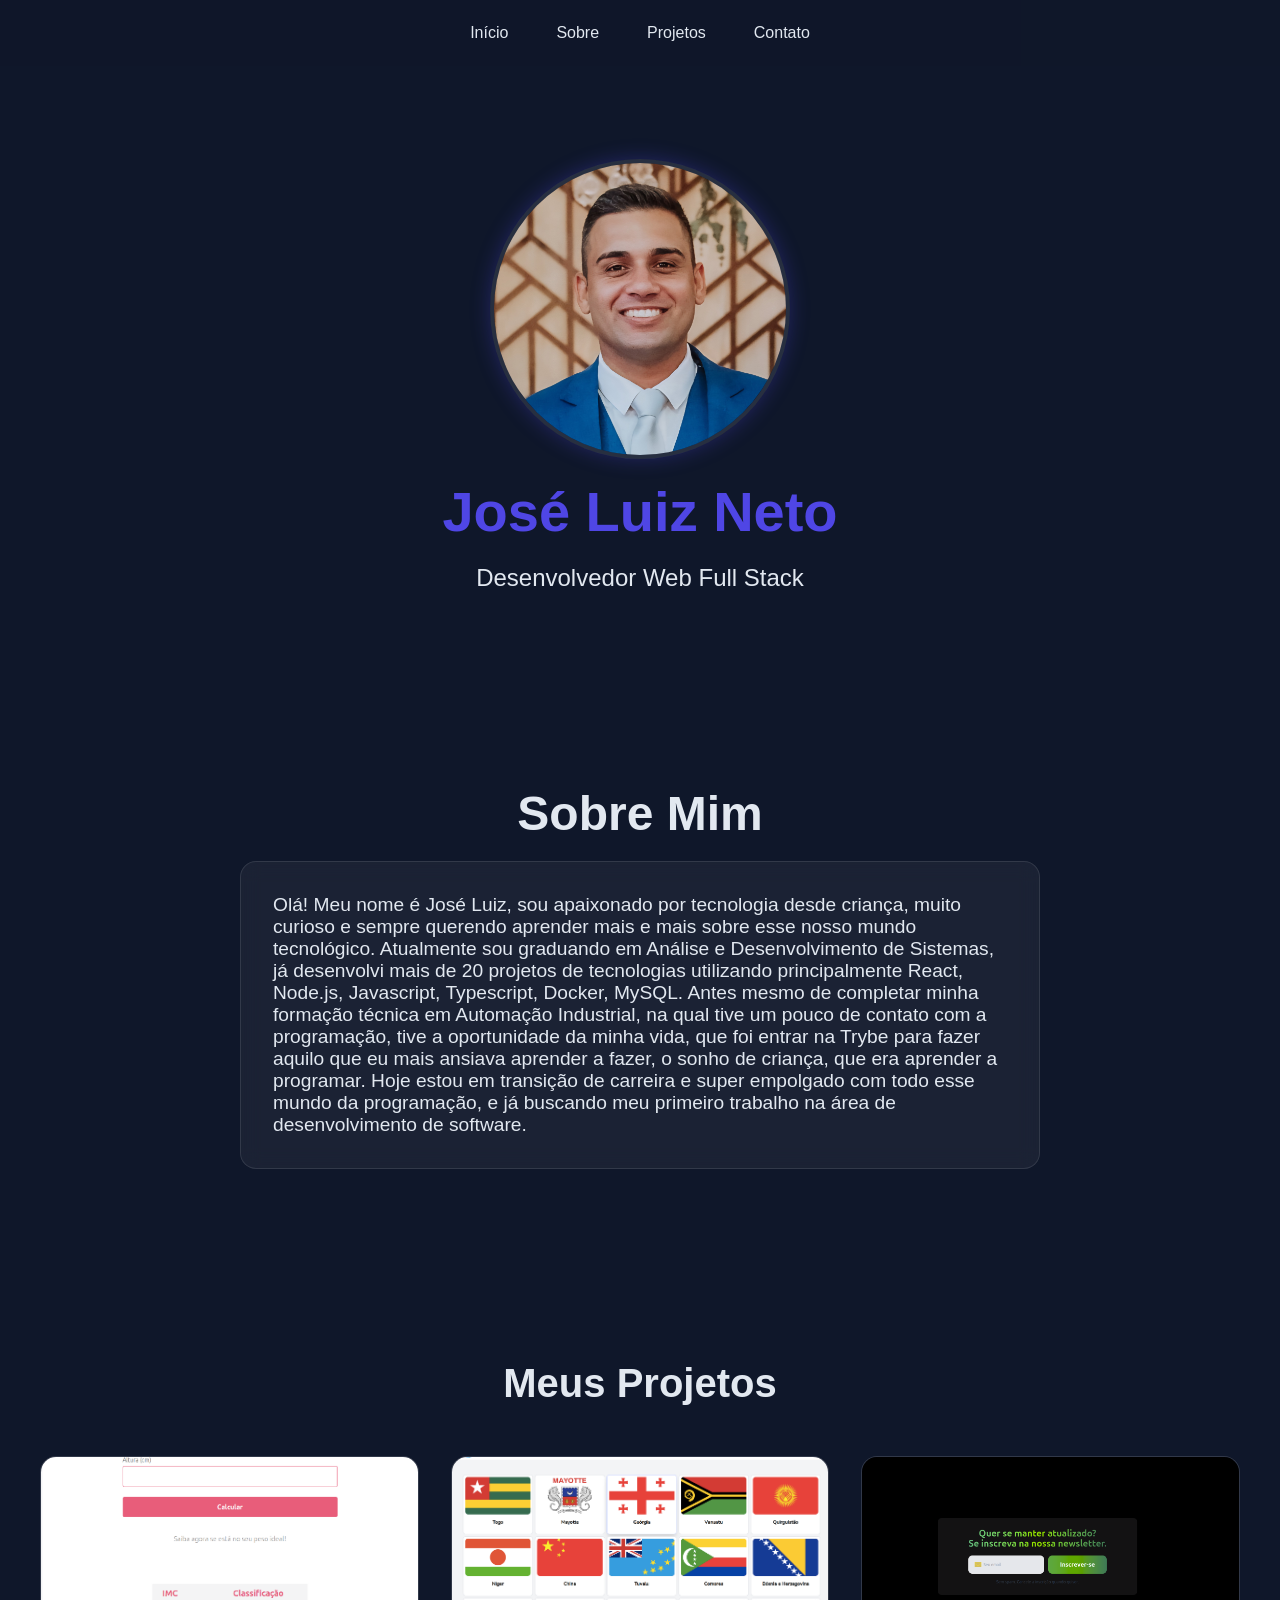
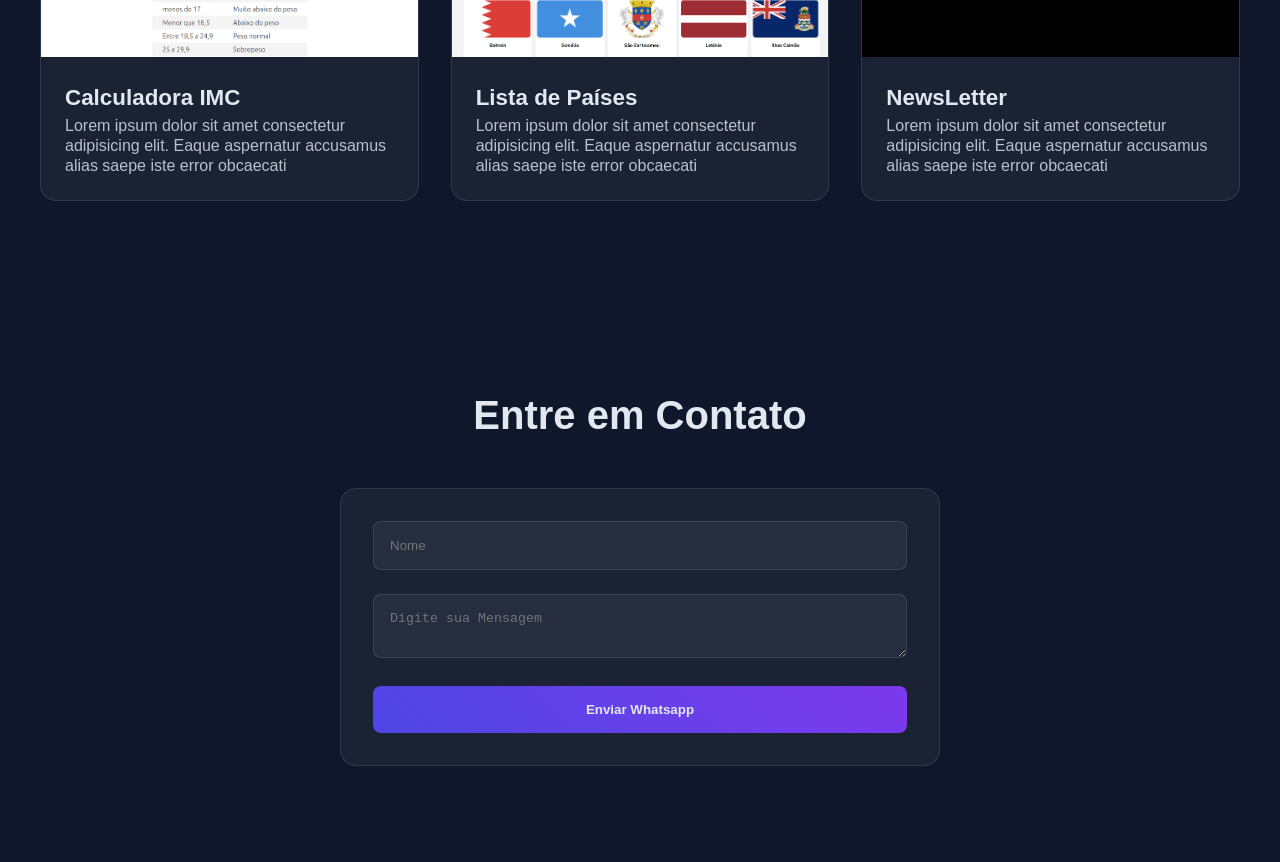
==== index.html @ 5577f07f "Alguns ajustes feitos.." ====
<!doctype html>
<html lang="pt-br">
  <head>
    <meta charset="UTF-8" />
    <meta name="viewport" content="width=device-width, initial-scale=1.0" />
    <link rel="stylesheet" href="styles.css" />
    <title>Jose Luiz Neto</title>
  </head>
  <body>
    <nav class="navigation">
      <ul class="menu">
        <li>
          <a class="menu-link" href="#inicio">Início</a>
        </li>
        <li>
          <a class="menu-link" href="#sobre">Sobre</a>
        </li>
        <li>
          <a class="menu-link" href="#projetos">Projetos</a>
        </li>
        <li>
          <a class="menu-link" href="#contato">Contato</a>
        </li>
      </ul>
    </nav>

    <main id="inicio" class="cabecalho">
      <img
        src="./assets/images/neto.jpg"
        alt="Foto do Neto"
        class="foto-perfil"
      />
      <h1>José Luiz Neto</h1>
      <p class="sub-title">Desenvolvedor Web Full Stack</p>
    </main>

    <section id="sobre" class="sobre">
      <h2 class="sobre-titulo">Sobre Mim</h2>
      <div class="sobre-caixa">
        <p class="sobre-paragrafo">
          Olá! Meu nome é José Luiz, sou apaixonado por tecnologia desde
          criança, muito curioso e sempre querendo aprender mais e mais sobre
          esse nosso mundo tecnológico. Atualmente sou graduando em Análise e
          Desenvolvimento de Sistemas, já desenvolvi mais de 20 projetos de
          tecnologias utilizando principalmente React, Node.js, Javascript,
          Typescript, Docker, MySQL. Antes mesmo de completar minha formação
          técnica em Automação Industrial, na qual tive um pouco de contato com
          a programação, tive a oportunidade da minha vida, que foi entrar na
          Trybe para fazer aquilo que eu mais ansiava aprender a fazer, o sonho
          de criança, que era aprender a programar. Hoje estou em transição de
          carreira e super empolgado com todo esse mundo da programação, e já
          buscando meu primeiro trabalho na área de desenvolvimento de software.
        </p>
      </div>
    </section>

    <section id="projetos" class="projetos">
      <h2 class="title-projects">Meus Projetos</h2>
      <div class="projetos-box">
        <div class="projetos-card">
          <img
            src="./assets/images/calculadora-imc.png"
            alt="Projeto calculadora de índice de massa corporal"
            class="projetos-imagem"
          />
          <div class="caixa-textos-projetos">
            <h3 class="title-project">Calculadora IMC</h3>
            <p class="info-project">
              Lorem ipsum dolor sit amet consectetur adipisicing elit. Eaque
              aspernatur accusamus alias saepe iste error obcaecati
            </p>
          </div>
        </div>

        <div class="projetos-card">
          <img
            src="./assets/images/lista-paises.png"
            alt="Projeto Lista de países"
            class="projetos-imagem"
          />
          <div class="caixa-textos-projetos">
            <h3 class="title-project">Lista de Países</h3>
            <p class="info-project">
              Lorem ipsum dolor sit amet consectetur adipisicing elit. Eaque
              aspernatur accusamus alias saepe iste error obcaecati
            </p>
          </div>
        </div>

        <div class="projetos-card">
          <img
            src="./assets/images/newsletter.png"
            alt="NewsLetter"
            class="projetos-imagem"
          />
          <div class="caixa-textos-projetos">
            <h3 class="title-project">NewsLetter</h3>
            <p class="info-project">
              Lorem ipsum dolor sit amet consectetur adipisicing elit. Eaque
              aspernatur accusamus alias saepe iste error obcaecati
            </p>
          </div>
        </div>
      </div>
    </section>

    <section id="contato" class="contato">
      <h2 class="contatos-titulo">Entre em Contato</h2>
      <form class="form-contact" id="formulario">
        <div class="grupo-form">
          <input placeholder="Nome" type="text" class="campo-form" />
        </div>
        <div class="grupo-form">
          <textarea
            placeholder="Digite sua Mensagem"
            class="campo-form"
          ></textarea>
        </div>

        <button type="submit" class="btn-form">Enviar Whatsapp</button>
      </form>
    </section>
  </body>
</html>
---- styles.css ----
* {
  margin: 0;
  padding: 0;
  box-sizing: border-box;
}

html {
  scroll-behavior: smooth;
}

:root {
  --primary: #4f46e5;
  --secondary: #7c3aed;
  --dark: #0f172a;
  --veryDark: #0a0f1c;
  --light: #e2e8f0;
  --glass: rgba(255, 255, 255, 0.1);
}

body {
  background-color: var(--dark);
  color: var(--light);
  font-family: 'Segoe UI', Tahoma, Geneva, Verdana, sans-serif;
}

.navigation {
  position: fixed;
  top: 0;
  background-color: rgba(15, 23, 42, 0.8);
  width: 100%;
  z-index: 100;
  padding: 1.5rem;
}

.menu {
  display: flex;
  justify-content: center;
  list-style: none;
  gap: 3rem;
}

.menu-link {
  text-decoration: none;
  color: var(--light);
  font-weight: 500;
  position: relative;
  padding: 0.5rem 0;
}

.menu-link::after {
  content: "";
  height: 2px;
  width: 0;
  position: absolute;
  bottom: 0;
  left: 0;
  background: linear-gradient(90deg, var(--primary), var(--secondary));
  transition: width 0.5s ease;
}

.menu-link:hover::after {
  width: 100%;
}

#inicio {
  margin-top: 60px;
}

.cabecalho {
  min-height: 70vh;
  display: flex;
  justify-content: center;
  align-items: center;
  flex-direction: column;
}

.foto-perfil {
  width: 300px;
  height: 300px;
  box-shadow: 0 0 20px rgba(79, 70, 229, 0.3);
  border-radius: 50%;
  border: 4px solid var(--glass);
}

h1 {
  font-size: 3.5rem;
  color: var(--primary);
  font-weight: bold;
  margin: 20px;
}

.sub-title {
  font-size: 1.5rem;
  color: var(--light);
}

.sobre {
  padding: 6rem 2rem;
}

.sobre-titulo {
  font-size: 3rem;
  text-align: center;
  margin-bottom: 20px;
}

.sobre-caixa {
  padding: 2rem;
  max-width: 800px;
  margin: 0 auto;
  border-radius: 16px;
  border: 1px solid var(--glass);
  background: rgba(255, 255, 255, 0.05);
  backdrop-filter: blur(10px);
}

.sobre-paragrafo {
  text-align: left;
  font-size: 1.2rem;
}

.projetos {
  padding: 6rem 2rem;
}

.title-projects {
  text-align: center;
  font-size: 2.5rem;
  margin-bottom: 50px;
}

.projetos-box {
  display: grid;
  grid-template-columns: repeat(auto-fit, minmax(300px, 1fr));
  gap: 2rem;
  max-width: 1200px;
  margin: 0 auto;
}

.projetos-imagem {
  height: 200px;
  width: 100%;
  object-fit: cover;
}

.caixa-textos-projetos {
  padding: 1.5rem;
}

.projetos-card {
  background: rgba(255, 255, 255, 0.05);
  border-radius: 16px;
  backdrop-filter: blur(5px);
  border: 1px solid var(--glass);
  overflow: hidden;
  transition: all 0.5s ease;
  cursor: pointer;
}

.title-project {
  font-size: 1.4rem;
  margin-bottom: 5px;
}

.projetos-card:hover {
  box-shadow: 0 10px 20px rgba(79, 70, 229, 0.2);
  transform: translate(-10px) scale(1.03);
}

.info-project {
  color: rgba(226, 232, 240, 0.8);
  line-height: 1.25rem;
}

.contato {
  padding: 6rem 2rem;
}

.contatos-titulo {
  text-align: center;
  font-size: 2.5rem;
  margin-bottom: 50px;
}

.form-contact {
  max-width: 600px;
  margin: 0 auto;
  background: rgba(255, 255, 255, 0.05);
  backdrop-filter: blur(5px);
  padding: 2rem;
  border: 1px solid var(--glass);
  border-radius: 16px;
}

.campo-form {
  width: 100%;
  padding: 1rem;
  background: rgba(255, 255, 255, 0.05);
  border-radius: 8px;
  border: 1px solid var(--glass);
  outline: none;
}

.campo-form:focus {
  border-color: var(--secondary);
  box-shadow: 0 10px 20px rgba(79, 70, 229, 0.2);
}

.grupo-form {
  margin-bottom: 1.5rem;
}

.btn-form {
  background: linear-gradient(45deg, var(--primary), var(--secondary));
  color: var(--light);
  padding: 1rem 2rem;
  border: none;
  border-radius: 8px;
  cursor: pointer;
  font-weight: bold;
  width: 100%;
  transition: all 0.5s ease;
}

.btn-form:hover {
  transform: translateY(-4px);
  box-shadow: 0 5px 15px rgba(79, 70, 229, 0.4);
}
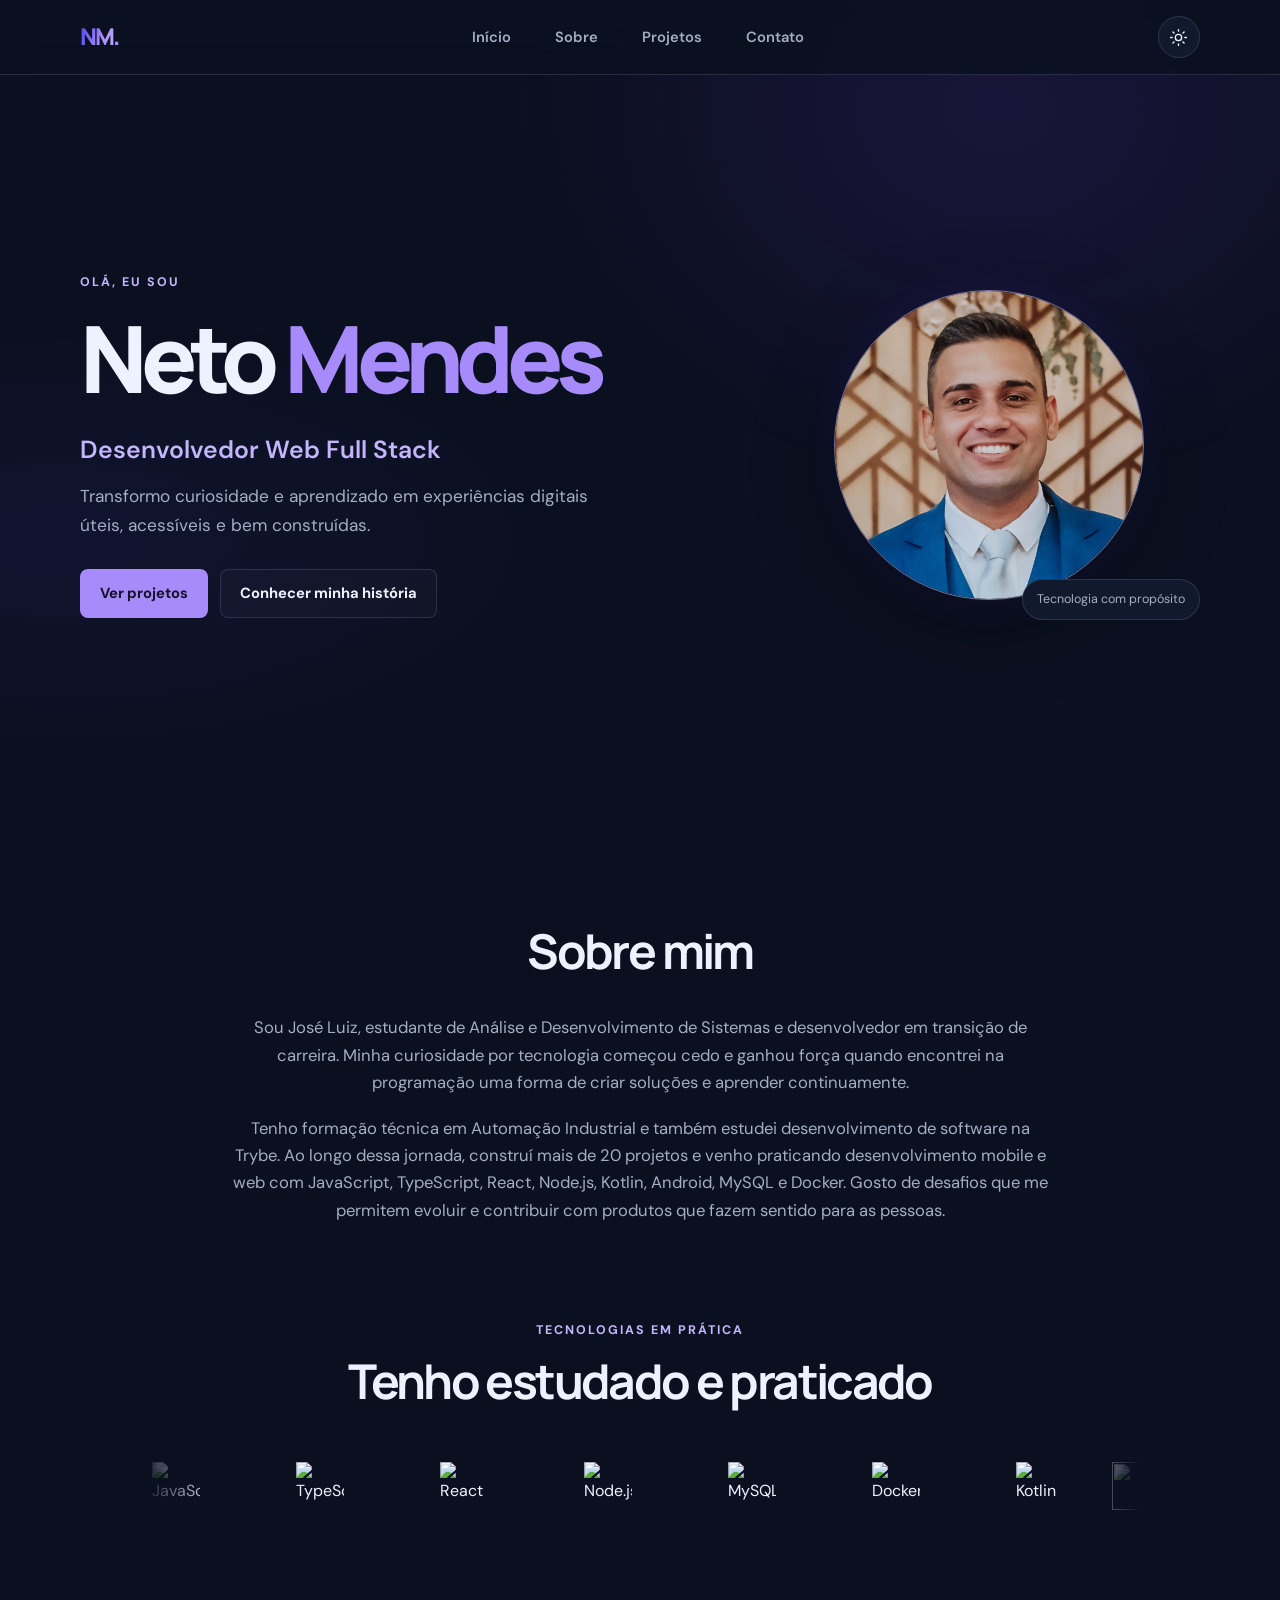
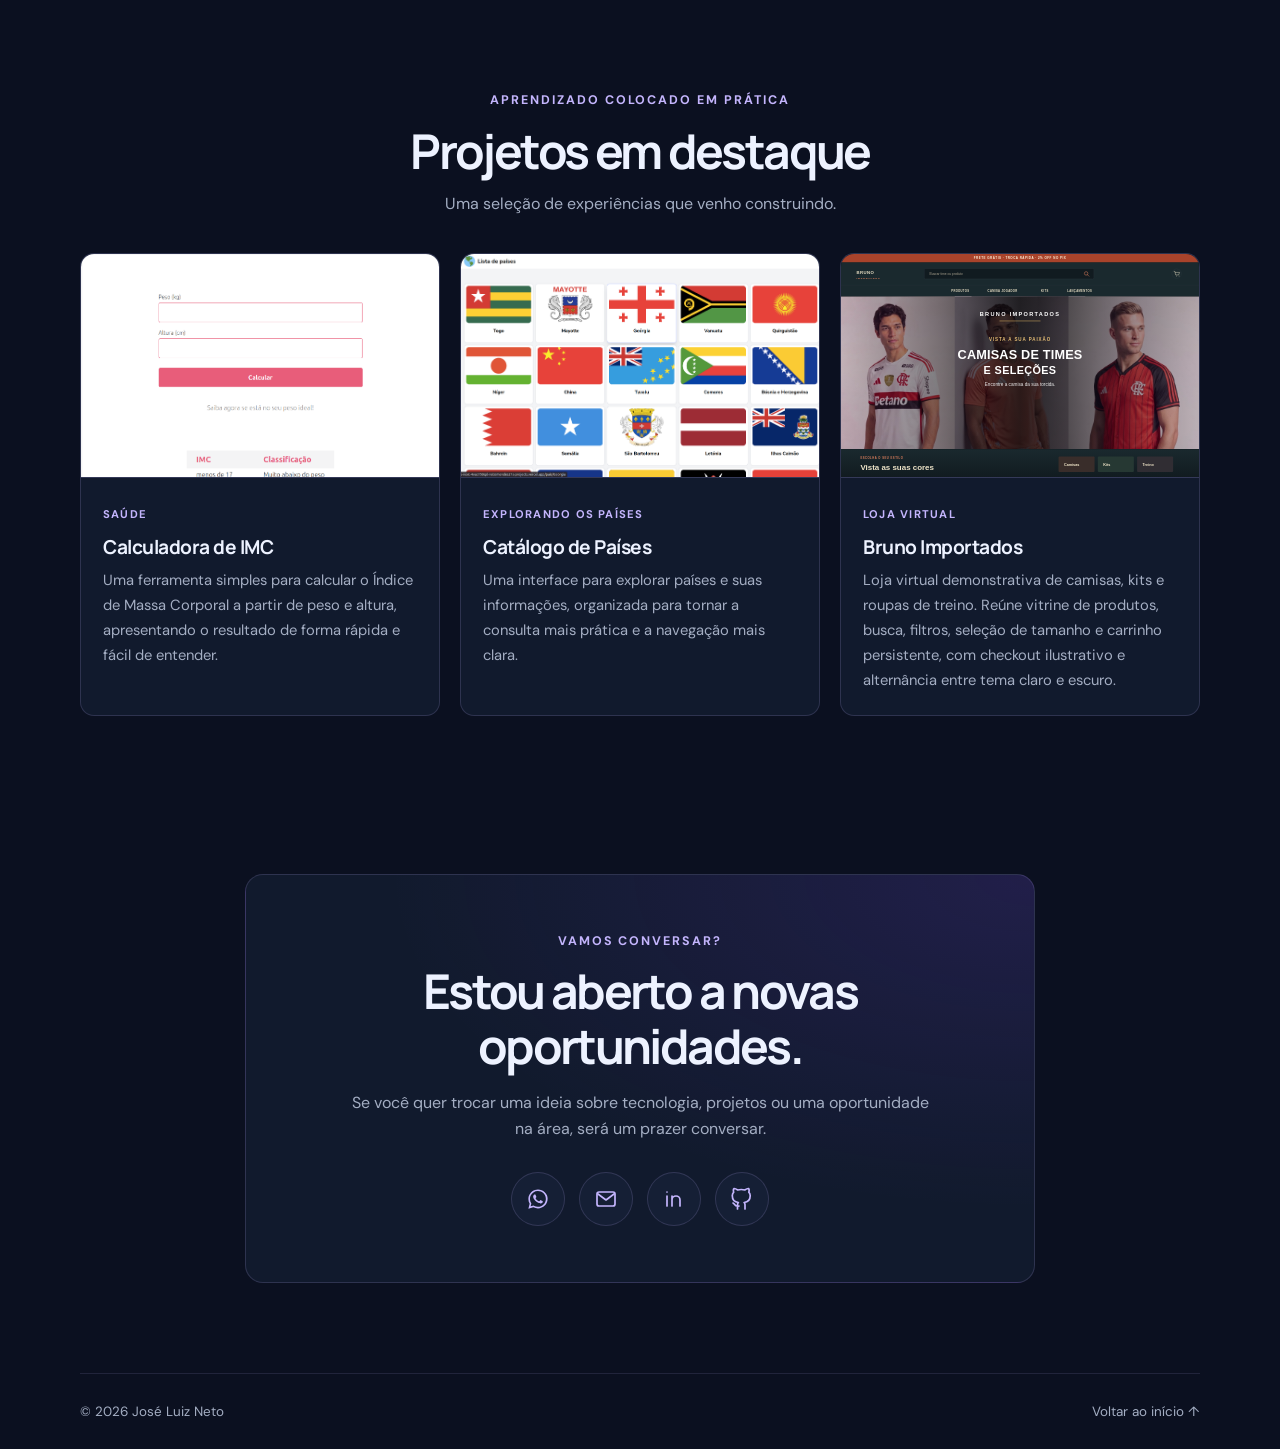
==== commit c8fdef8a: "alterando design..." ====
--- a/index.html
+++ b/index.html
@@ -1,124 +1,319 @@
 <!doctype html>
-<html lang="pt-br">
+<html lang="pt-BR">
   <head>
     <meta charset="UTF-8" />
     <meta name="viewport" content="width=device-width, initial-scale=1.0" />
+    <meta
+      name="description"
+      content="Portfólio de José Luiz Neto, desenvolvedor web em formação, com projetos de aplicações e experiências digitais."
+    />
+    <meta name="theme-color" content="#0b1020" />
     <link rel="stylesheet" href="styles.css" />
-    <title>Jose Luiz Neto</title>
+    <title>José Luiz Neto | Desenvolvedor Web</title>
   </head>
   <body>
-    <nav class="navigation">
-      <ul class="menu">
-        <li>
-          <a class="menu-link" href="#inicio">Início</a>
-        </li>
-        <li>
-          <a class="menu-link" href="#sobre">Sobre</a>
-        </li>
-        <li>
-          <a class="menu-link" href="#projetos">Projetos</a>
-        </li>
-        <li>
-          <a class="menu-link" href="#contato">Contato</a>
-        </li>
-      </ul>
-    </nav>
-
-    <main id="inicio" class="cabecalho">
-      <img
-        src="./assets/images/neto.jpg"
-        alt="Foto do Neto"
-        class="foto-perfil"
-      />
-      <h1>José Luiz Neto</h1>
-      <p class="sub-title">Desenvolvedor Web Full Stack</p>
-    </main>
-
-    <section id="sobre" class="sobre">
-      <h2 class="sobre-titulo">Sobre Mim</h2>
-      <div class="sobre-caixa">
-        <p class="sobre-paragrafo">
-          Olá! Meu nome é José Luiz, sou apaixonado por tecnologia desde
-          criança, muito curioso e sempre querendo aprender mais e mais sobre
-          esse nosso mundo tecnológico. Atualmente sou graduando em Análise e
-          Desenvolvimento de Sistemas, já desenvolvi mais de 20 projetos de
-          tecnologias utilizando principalmente React, Node.js, Javascript,
-          Typescript, Docker, MySQL. Antes mesmo de completar minha formação
-          técnica em Automação Industrial, na qual tive um pouco de contato com
-          a programação, tive a oportunidade da minha vida, que foi entrar na
-          Trybe para fazer aquilo que eu mais ansiava aprender a fazer, o sonho
-          de criança, que era aprender a programar. Hoje estou em transição de
-          carreira e super empolgado com todo esse mundo da programação, e já
-          buscando meu primeiro trabalho na área de desenvolvimento de software.
-        </p>
-      </div>
-    </section>
-
-    <section id="projetos" class="projetos">
-      <h2 class="title-projects">Meus Projetos</h2>
-      <div class="projetos-box">
-        <div class="projetos-card">
+    <header class="site-header">
+      <nav class="navigation" aria-label="Navegação principal">
+        <a class="brand" href="#inicio" aria-label="José Luiz Neto — início"
+          >NM<span>.</span></a
+        >
+        <ul class="menu">
+          <li><a class="menu-link" href="#inicio">Início</a></li>
+          <li><a class="menu-link" href="#sobre">Sobre</a></li>
+          <li><a class="menu-link" href="#projetos">Projetos</a></li>
+          <li><a class="menu-link" href="#contato">Contato</a></li>
+        </ul>
+        <button
+          class="theme-toggle"
+          id="theme-toggle"
+          type="button"
+          aria-label="Ativar modo claro"
+          title="Ativar modo claro"
+        >
+          <svg
+            class="theme-icon theme-icon-sun"
+            viewBox="0 0 24 24"
+            aria-hidden="true"
+          >
+            <circle cx="12" cy="12" r="4" />
+            <path
+              d="M12 2v2m0 16v2M4.93 4.93l1.42 1.42m11.3 11.3 1.42 1.42M2 12h2m16 0h2M4.93 19.07l1.42-1.42m11.3-11.3 1.42-1.42"
+            />
+          </svg>
+          <svg
+            class="theme-icon theme-icon-moon"
+            viewBox="0 0 24 24"
+            aria-hidden="true"
+          >
+            <path
+              d="M20.2 15.2A8.5 8.5 0 0 1 8.8 3.8 8.6 8.6 0 1 0 20.2 15.2Z"
+            />
+          </svg>
+        </button>
+      </nav>
+    </header>
+
+    <main>
+      <section id="inicio" class="hero" aria-labelledby="hero-title">
+        <div class="hero-content">
+          <p class="eyebrow">Olá, eu sou</p>
+          <h1 id="hero-title">Neto <span>Mendes</span></h1>
+          <p class="hero-role">Desenvolvedor Web Full Stack</p>
+          <p class="hero-intro">
+            Transformo curiosidade e aprendizado em experiências digitais úteis,
+            acessíveis e bem construídas.
+          </p>
+          <div class="hero-actions">
+            <a class="button button-primary" href="#projetos">Ver projetos</a>
+            <a class="button button-secondary" href="#sobre"
+              >Conhecer minha história</a
+            >
+          </div>
+        </div>
+        <div class="hero-portrait-wrap">
+          <div class="portrait-glow" aria-hidden="true"></div>
           <img
-            src="./assets/images/calculadora-imc.png"
-            alt="Projeto calculadora de índice de massa corporal"
-            class="projetos-imagem"
+            src="./assets/images/neto.jpg"
+            alt="José Luiz Neto"
+            class="foto-perfil"
           />
-          <div class="caixa-textos-projetos">
-            <h3 class="title-project">Calculadora IMC</h3>
-            <p class="info-project">
-              Lorem ipsum dolor sit amet consectetur adipisicing elit. Eaque
-              aspernatur accusamus alias saepe iste error obcaecati
+          <span class="portrait-caption">Tecnologia com propósito</span>
+        </div>
+      </section>
+
+      <section id="sobre" class="section sobre" aria-labelledby="sobre-title">
+        <div class="section-heading">
+          <h2 id="sobre-title">Sobre mim</h2>
+        </div>
+        <div class="sobre-layout">
+          <div class="sobre-copy">
+            <p>
+              Sou José Luiz, estudante de Análise e Desenvolvimento de Sistemas
+              e desenvolvedor em transição de carreira. Minha curiosidade por
+              tecnologia começou cedo e ganhou força quando encontrei na
+              programação uma forma de criar soluções e aprender continuamente.
+            </p>
+            <p>
+              Tenho formação técnica em Automação Industrial e também estudei
+              desenvolvimento de software na Trybe. Ao longo dessa jornada,
+              construí mais de 20 projetos e venho praticando desenvolvimento
+              mobile e web com JavaScript, TypeScript, React, Node.js, Kotlin,
+              Android, MySQL e Docker. Gosto de desafios que me permitem evoluir
+              e contribuir com produtos que fazem sentido para as pessoas.
             </p>
           </div>
         </div>
-
-        <div class="projetos-card">
-          <img
-            src="./assets/images/lista-paises.png"
-            alt="Projeto Lista de países"
-            class="projetos-imagem"
-          />
-          <div class="caixa-textos-projetos">
-            <h3 class="title-project">Lista de Países</h3>
-            <p class="info-project">
-              Lorem ipsum dolor sit amet consectetur adipisicing elit. Eaque
-              aspernatur accusamus alias saepe iste error obcaecati
-            </p>
+      </section>
+
+      <section class="section skills-section" aria-labelledby="skills-title">
+        <div class="section-heading">
+          <p class="eyebrow">Tecnologias em prática</p>
+          <h2 id="skills-title">Tenho estudado e praticado</h2>
+        </div>
+        <div
+          class="skills-window"
+          role="region"
+          aria-roledescription="carrossel"
+          aria-label="Tecnologias que estudo e pratico"
+        >
+          <div class="skills-track">
+            <div class="skills-set">
+              <div class="skill-icon" title="JavaScript"><img src="https://cdn.simpleicons.org/javascript/F7DF1E" alt="JavaScript" /></div>
+              <div class="skill-icon" title="TypeScript"><img src="https://cdn.simpleicons.org/typescript/3178C6" alt="TypeScript" /></div>
+              <div class="skill-icon" title="React"><img src="https://cdn.simpleicons.org/react/61DAFB" alt="React" /></div>
+              <div class="skill-icon" title="Node.js"><img src="https://cdn.simpleicons.org/nodedotjs/5FA04E" alt="Node.js" /></div>
+              <div class="skill-icon" title="MySQL"><img src="https://cdn.simpleicons.org/mysql/4479A1" alt="MySQL" /></div>
+              <div class="skill-icon" title="Docker"><img src="https://cdn.simpleicons.org/docker/2496ED" alt="Docker" /></div>
+              <div class="skill-icon" title="Kotlin"><img src="https://cdn.simpleicons.org/kotlin/7F52FF" alt="Kotlin" /></div>
+              <div class="skill-icon" title="Android"><img src="https://cdn.simpleicons.org/android/A4C639" alt="Android" /></div>
+            </div>
+            <div class="skills-set" aria-hidden="true">
+              <div class="skill-icon" title="JavaScript"><img src="https://cdn.simpleicons.org/javascript/F7DF1E" alt="" /></div>
+              <div class="skill-icon" title="TypeScript"><img src="https://cdn.simpleicons.org/typescript/3178C6" alt="" /></div>
+              <div class="skill-icon" title="React"><img src="https://cdn.simpleicons.org/react/61DAFB" alt="" /></div>
+              <div class="skill-icon" title="Node.js"><img src="https://cdn.simpleicons.org/nodedotjs/5FA04E" alt="" /></div>
+              <div class="skill-icon" title="MySQL"><img src="https://cdn.simpleicons.org/mysql/4479A1" alt="" /></div>
+              <div class="skill-icon" title="Docker"><img src="https://cdn.simpleicons.org/docker/2496ED" alt="" /></div>
+              <div class="skill-icon" title="Kotlin"><img src="https://cdn.simpleicons.org/kotlin/7F52FF" alt="" /></div>
+              <div class="skill-icon" title="Android"><img src="https://cdn.simpleicons.org/android/A4C639" alt="" /></div>
+            </div>
           </div>
         </div>
-
-        <div class="projetos-card">
-          <img
-            src="./assets/images/newsletter.png"
-            alt="NewsLetter"
-            class="projetos-imagem"
-          />
-          <div class="caixa-textos-projetos">
-            <h3 class="title-project">NewsLetter</h3>
-            <p class="info-project">
-              Lorem ipsum dolor sit amet consectetur adipisicing elit. Eaque
-              aspernatur accusamus alias saepe iste error obcaecati
-            </p>
+      </section>
+
+      <section
+        id="projetos"
+        class="section projetos"
+        aria-labelledby="projetos-title"
+      >
+        <div class="section-heading">
+          <p class="eyebrow">Aprendizado colocado em prática</p>
+          <h2 id="projetos-title">Projetos em destaque</h2>
+          <p class="section-intro">
+            Uma seleção de experiências que venho construindo.
+          </p>
+        </div>
+        <div class="projetos-box">
+          <article class="projetos-card">
+            <img
+              src="./assets/images/calculadora-imc.png"
+              alt="Tela da calculadora de IMC"
+              class="projetos-imagem"
+              loading="lazy"
+            />
+            <div class="caixa-textos-projetos">
+              <span class="project-index">Saúde</span>
+              <h3 class="title-project">Calculadora de IMC</h3>
+              <p class="info-project">
+                Uma ferramenta simples para calcular o Índice de Massa Corporal
+                a partir de peso e altura, apresentando o resultado de forma
+                rápida e fácil de entender.
+              </p>
+            </div>
+          </article>
+          <article class="projetos-card">
+            <img
+              src="./assets/images/lista-paises.png"
+              alt="Tela de uma lista de países"
+              class="projetos-imagem"
+              loading="lazy"
+            />
+            <div class="caixa-textos-projetos">
+              <span class="project-index">Explorando os Países</span>
+              <h3 class="title-project">Catálogo de Países</h3>
+              <p class="info-project">
+                Uma interface para explorar países e suas informações,
+                organizada para tornar a consulta mais prática e a navegação
+                mais clara.
+              </p>
+            </div>
+          </article>
+          <article class="projetos-card">
+            <img
+              src="./assets/images/ecommerce-site-cut.svg"
+              alt="Recorte da página inicial da loja Bruno Importados"
+              class="projetos-imagem"
+              loading="lazy"
+            />
+            <div class="caixa-textos-projetos">
+              <span class="project-index">Loja Virtual</span>
+              <h3 class="title-project">Bruno Importados</h3>
+              <p class="info-project">
+                Loja virtual demonstrativa de camisas, kits e roupas de treino.
+                Reúne vitrine de produtos, busca, filtros, seleção de tamanho e
+                carrinho persistente, com checkout ilustrativo e alternância
+                entre tema claro e escuro.
+              </p>
+            </div>
+          </article>
+        </div>
+      </section>
+
+      <section
+        id="contato"
+        class="section contato"
+        aria-labelledby="contato-title"
+      >
+        <div class="contact-panel">
+          <p class="eyebrow">Vamos conversar?</p>
+          <h2 id="contato-title">Estou aberto a novas oportunidades.</h2>
+          <p>
+            Se você quer trocar uma ideia sobre tecnologia, projetos ou uma
+            oportunidade na área, será um prazer conversar.
+          </p>
+          <div class="contact-links">
+            <a
+              class="social-link"
+              href="https://wa.me/5522998866413"
+              target="_blank"
+              rel="noopener noreferrer"
+              aria-label="Conversar pelo WhatsApp"
+              title="WhatsApp"
+            >
+              <svg
+                class="whatsapp-icon"
+                viewBox="0 0 448 512"
+                aria-hidden="true"
+              >
+                <path
+                  fill="currentColor"
+                  d="M380.9 97.1C339 55.1 283.2 32 223.9 32 100.5 32 0 132.5 0 256c0 39.3 10.2 77.7 29.6 111.5L0 480l115.2-30.2c32.7 17.8 69.6 27.2 108.7 27.2h.1c123.3 0 224-100.5 224-224 0-59.3-23.1-115-67.1-155.9zM224 438.7h-.1c-34 0-67.4-9.2-96.4-26.6l-6.9-4.1-68.3 17.9 18.2-66.6-4.5-7.2c-18.5-29.5-28.3-63.4-28.3-98.1 0-101.7 82.7-184.4 184.5-184.4 49.3 0 95.6 19.2 130.4 54 34.8 34.8 54 81.2 54 130.5 0 101.8-82.8 184.6-184.6 184.6zm101.3-138.2c-5.5-2.8-32.8-16.2-37.9-18-5.1-1.9-8.8-2.8-12.5 2.8s-14.3 18-17.6 21.7c-3.2 3.7-6.5 4.2-12 1.4-32.7-16.3-54.1-29.2-75.5-66.2-5.7-9.9 5.7-9.2 16.3-30.6 1.8-3.7.9-6.9-.5-9.7s-12.5-30.1-17.1-41.2c-4.5-10.8-9.1-9.3-12.5-9.5-3.2-.2-6.9-.2-10.6-.2s-9.7 1.4-14.8 6.9-19.4 19-19.4 46.2 19.9 53.6 22.6 57.3c2.8 3.7 39.1 59.7 94.7 83.7 35.2 15.2 49 16.5 66.6 13.9 10.7-1.6 32.8-13.4 37.4-26.4s4.6-24.1 3.2-26.4c-1.4-2.3-5.1-3.7-10.6-6.5z"
+                />
+              </svg>
+            </a>
+            <a
+              class="social-link"
+              href="mailto:jlmendesneto@hotmail.com"
+              aria-label="Enviar e-mail para jlmendesneto@hotmail.com"
+              title="E-mail"
+            >
+              <svg viewBox="0 0 24 24" aria-hidden="true">
+                <rect x="3" y="5" width="18" height="14" rx="2" />
+                <path d="m4 7 8 6 8-6" />
+              </svg>
+            </a>
+            <a
+              class="social-link"
+              href="https://www.linkedin.com/in/joseluizneto/"
+              target="_blank"
+              rel="noopener noreferrer"
+              aria-label="Perfil no LinkedIn"
+              title="LinkedIn"
+            >
+              <svg viewBox="0 0 24 24" aria-hidden="true">
+                <path d="M5 9v10M5 5v.01M10 19v-6a4 4 0 0 1 8 0v6M10 9v10" />
+              </svg>
+            </a>
+            <a
+              class="social-link"
+              href="https://github.com/netoMendes21"
+              target="_blank"
+              rel="noopener noreferrer"
+              aria-label="Perfil no GitHub"
+              title="GitHub"
+            >
+              <svg viewBox="0 0 24 24" aria-hidden="true">
+                <path
+                  d="M9 19c-4.3 1.4-4.3-2.5-6-3m12 6v-3.9a3.4 3.4 0 0 0-.9-2.6c3-.3 6.1-1.5 6.1-6.7a5.2 5.2 0 0 0-1.4-3.6 4.8 4.8 0 0 0-.1-3.6s-1.2-.4-3.9 1.4a13.5 13.5 0 0 0-7.1 0C5 1.2 3.8 1.6 3.8 1.6a4.8 4.8 0 0 0-.1 3.6 5.2 5.2 0 0 0-1.4 3.6c0 5.2 3.1 6.4 6.1 6.7a3.4 3.4 0 0 0-.9 2.6V22"
+                />
+              </svg>
+            </a>
           </div>
         </div>
-      </div>
-    </section>
-
-    <section id="contato" class="contato">
-      <h2 class="contatos-titulo">Entre em Contato</h2>
-      <form class="form-contact" id="formulario">
-        <div class="grupo-form">
-          <input placeholder="Nome" type="text" class="campo-form" />
-        </div>
-        <div class="grupo-form">
-          <textarea
-            placeholder="Digite sua Mensagem"
-            class="campo-form"
-          ></textarea>
-        </div>
-
-        <button type="submit" class="btn-form">Enviar Whatsapp</button>
-      </form>
-    </section>
+      </section>
+    </main>
+
+    <footer class="site-footer">
+      <p>© <span id="current-year">2026</span> José Luiz Neto</p>
+      <a href="#inicio">Voltar ao início ↑</a>
+    </footer>
+    <script>
+      const themeToggle = document.getElementById("theme-toggle");
+      const savedTheme = localStorage.getItem("portfolio-theme");
+
+      if (savedTheme === "light")
+        document.documentElement.dataset.theme = "light";
+
+      function updateThemeButton() {
+        const isLight = document.documentElement.dataset.theme === "light";
+        themeToggle.setAttribute(
+          "aria-label",
+          isLight ? "Ativar modo escuro" : "Ativar modo claro",
+        );
+        themeToggle.setAttribute(
+          "title",
+          isLight ? "Ativar modo escuro" : "Ativar modo claro",
+        );
+      }
+
+      updateThemeButton();
+      themeToggle.addEventListener("click", () => {
+        const isLight = document.documentElement.dataset.theme !== "light";
+        document.documentElement.dataset.theme = isLight ? "light" : "dark";
+        localStorage.setItem("portfolio-theme", isLight ? "light" : "dark");
+        updateThemeButton();
+      });
+
+    </script>
   </body>
 </html>
--- a/styles.css
+++ b/styles.css
@@ -1,50 +1,126 @@
+@import url('https://fonts.googleapis.com/css2?family=DM+Sans:wght@400;500;600;700&family=Manrope:wght@400;500;600;700;800&display=swap');
+
+:root {
+  color-scheme: dark;
+  --bg: #0b1020;
+  --surface: #111a2d;
+  --surface-raised: #151f35;
+  --text: #edf2ff;
+  --muted: #a4aec3;
+  --accent: #a78bfa;
+  --accent-bright: #c4b5fd;
+  --accent-contrast: #16112a;
+  --line: rgba(196, 181, 253, 0.16);
+  --elevation-shadow: 0 20px 42px rgba(0, 0, 0, 0.34), 0 6px 22px rgba(124, 58, 237, 0.17);
+  --small-elevation-shadow: 0 9px 22px rgba(0, 0, 0, 0.24), 0 3px 12px rgba(124, 58, 237, 0.14);
+  --content: 1120px;
+}
+
+:root[data-theme="light"] {
+  color-scheme: light;
+  --bg: #e5e6ee;
+  --surface: #eef0f6;
+  --surface-raised: #dfe2ec;
+  --text: #202235;
+  --muted: #55596b;
+  --accent: #7c3aed;
+  --accent-bright: #6d28d9;
+  --accent-contrast: #ffffff;
+  --line: rgba(66, 50, 110, 0.2);
+  --elevation-shadow: 0 18px 38px rgba(38, 31, 62, 0.16), 0 5px 18px rgba(109, 40, 217, 0.12);
+  --small-elevation-shadow: 0 8px 20px rgba(38, 31, 62, 0.14), 0 3px 12px rgba(109, 40, 217, 0.1);
+}
+
 * {
+  box-sizing: border-box;
+}
+
+html {
+  scroll-behavior: smooth;
+  scroll-padding-top: 88px;
+}
+
+body {
+  margin: 0;
+  background: var(--bg);
+  color: var(--text);
+  font-family: 'DM Sans', 'Segoe UI', sans-serif;
+  line-height: 1.65;
+  -webkit-font-smoothing: antialiased;
+}
+
+body::before {
+  position: fixed;
+  z-index: -1;
+  inset: 0;
+  background: radial-gradient(ellipse at 78% 12%, rgba(124, 58, 237, 0.13), transparent 34%),
+    radial-gradient(ellipse at 5% 60%, rgba(79, 70, 229, 0.08), transparent 30%);
+  content: '';
+  pointer-events: none;
+}
+
+a {
+  color: inherit;
+}
+
+a:focus-visible {
+  outline: 3px solid var(--accent-bright);
+  outline-offset: 4px;
+}
+
+.site-header {
+  position: sticky;
+  z-index: 10;
+  top: 0;
+  border-bottom: 1px solid var(--line);
+  background: color-mix(in srgb, var(--bg) 88%, transparent);
+  backdrop-filter: blur(18px);
+}
+
+.navigation {
+  display: flex;
+  width: min(var(--content), calc(100% - 48px));
+  min-height: 74px;
+  margin: 0 auto;
+  align-items: center;
+  justify-content: space-between;
+  gap: 24px;
+}
+
+.brand {
+  color: var(--text);
+  background: linear-gradient(110deg, #4f46e5 0%, var(--accent) 58%, var(--accent-bright) 100%);
+  background-clip: text;
+  font: 800 1.45rem/1 'Manrope', sans-serif;
+  letter-spacing: -0.08em;
+  text-decoration: none;
+  -webkit-background-clip: text;
+  -webkit-text-fill-color: transparent;
+}
+
+.brand span {
+  color: var(--accent);
+  -webkit-text-fill-color: var(--accent);
+}
+
+.menu {
+  display: flex;
   margin: 0;
   padding: 0;
-  box-sizing: border-box;
-}
-
-html {
-  scroll-behavior: smooth;
-}
-
-:root {
-  --primary: #4f46e5;
-  --secondary: #7c3aed;
-  --dark: #0f172a;
-  --veryDark: #0a0f1c;
-  --light: #e2e8f0;
-  --glass: rgba(255, 255, 255, 0.1);
-}
-
-body {
-  background-color: var(--dark);
-  color: var(--light);
-  font-family: 'Segoe UI', Tahoma, Geneva, Verdana, sans-serif;
-}
-
-.navigation {
-  position: fixed;
-  top: 0;
-  background-color: rgba(15, 23, 42, 0.8);
-  width: 100%;
-  z-index: 100;
-  padding: 1.5rem;
-}
-
-.menu {
-  display: flex;
-  justify-content: center;
+  align-items: center;
+  gap: clamp(18px, 4vw, 44px);
   list-style: none;
-  gap: 3rem;
 }
 
 .menu-link {
+  display: inline-block;
+  position: relative;
+  color: var(--muted);
+  font-size: 0.92rem;
+  font-weight: 600;
   text-decoration: none;
-  color: var(--light);
-  font-weight: 500;
-  position: relative;
   padding: 0.5rem 0;
+  transition: color 180ms ease;
 }
 
 .menu-link::after {
@@ -54,175 +130,678 @@
   position: absolute;
   bottom: 0;
   left: 0;
-  background: linear-gradient(90deg, var(--primary), var(--secondary));
+  background: linear-gradient(90deg, #4f46e5, #7c3aed);
   transition: width 0.5s ease;
 }
 
-.menu-link:hover::after {
+.menu-link:hover,
+.menu-link:focus-visible {
+  color: var(--text);
+}
+
+.menu-link:hover::after,
+.menu-link:focus-visible::after {
   width: 100%;
 }
 
-#inicio {
-  margin-top: 60px;
-}
-
-.cabecalho {
-  min-height: 70vh;
+.theme-toggle {
+  display: grid;
+  width: 42px;
+  height: 42px;
+  flex: 0 0 auto;
+  place-items: center;
+  border: 1px solid var(--line);
+  border-radius: 50%;
+  background: var(--surface);
+  color: var(--text);
+  cursor: pointer;
+  transition: all 0.5s ease;
+}
+
+.theme-toggle:hover {
+  border-color: var(--accent);
+  transform: rotate(-8deg);
+}
+
+.theme-icon {
+  width: 19px;
+  height: 19px;
+  fill: none;
+  stroke: currentColor;
+  stroke-linecap: round;
+  stroke-linejoin: round;
+  stroke-width: 1.7;
+}
+
+.theme-icon-moon,
+:root[data-theme="light"] .theme-icon-sun {
+  display: none;
+}
+
+:root[data-theme="light"] .theme-icon-moon {
+  display: block;
+}
+
+.hero {
+  position: relative;
+  display: grid;
+  width: min(var(--content), calc(100% - 48px));
+  min-height: min(760px, calc(100svh - 74px));
+  margin: 0 auto;
+  padding: 88px 0 108px;
+  align-items: center;
+  grid-template-columns: 1.2fr 0.8fr;
+  gap: 64px;
+}
+
+.hero-content {
+  max-width: 650px;
+}
+
+.eyebrow {
+  margin: 0 0 12px;
+  color: var(--accent-bright);
+  font-size: 0.78rem;
+  font-weight: 700;
+  letter-spacing: 0.16em;
+  text-transform: uppercase;
+}
+
+h1,
+h2,
+h3 {
+  font-family: 'Manrope', 'Segoe UI', sans-serif;
+  line-height: 1.15;
+}
+
+h1 {
+  margin: 0;
+  font-size: clamp(3rem, 7.5vw, 5.8rem);
+  font-weight: 800;
+  letter-spacing: -0.075em;
+}
+
+h1 span {
+  color: var(--accent);
+}
+
+.hero-role {
+  margin: 18px 0 12px;
+  color: var(--accent-bright);
+  font-size: clamp(1.15rem, 2.2vw, 1.55rem);
+  font-weight: 600;
+}
+
+.hero-intro {
+  max-width: 520px;
+  margin: 0;
+  color: var(--muted);
+  font-size: 1.08rem;
+}
+
+.hero-actions {
+  display: flex;
+  margin-top: 30px;
+  flex-wrap: wrap;
+  gap: 12px;
+}
+
+.button {
+  display: inline-flex;
+  min-height: 48px;
+  padding: 11px 19px;
+  align-items: center;
+  justify-content: center;
+  gap: 9px;
+  border: 1px solid transparent;
+  border-radius: 8px;
+  font-size: 0.92rem;
+  font-weight: 700;
+  text-align: center;
+  text-decoration: none;
+  transition: all 0.5s ease;
+}
+
+.button:hover {
+  transform: translateY(-1px);
+  box-shadow: var(--small-elevation-shadow);
+}
+
+.button-primary {
+  background: var(--accent);
+  color: var(--accent-contrast);
+}
+
+.button-primary:hover {
+  background: var(--accent-bright);
+}
+
+.button-secondary {
+  border-color: var(--line);
+  background: rgba(255, 255, 255, 0.025);
+  color: var(--text);
+}
+
+.button-secondary:hover {
+  border-color: var(--accent);
+}
+
+.hero-portrait-wrap {
+  position: relative;
+  display: grid;
+  min-height: 390px;
+  place-items: center;
+}
+
+.portrait-glow {
+  position: absolute;
+  width: min(360px, 90%);
+  aspect-ratio: 1;
+  border-radius: 50%;
+  background: radial-gradient(circle, rgba(124, 58, 237, 0.35), rgba(79, 70, 229, 0.08) 58%, transparent 72%);
+  filter: blur(9px);
+}
+
+.foto-perfil {
+  position: relative;
+  width: min(310px, 76vw);
+  aspect-ratio: 1;
+  border: 1px solid rgba(221, 214, 254, 0.5);
+  border-radius: 50%;
+  object-fit: cover;
+  object-position: center 38%;
+  box-shadow: 0 22px 80px rgba(0, 0, 0, 0.38);
+}
+
+.portrait-caption {
+  position: absolute;
+  right: 0;
+  bottom: 20px;
+  padding: 9px 14px;
+  border: 1px solid var(--line);
+  border-radius: 99px;
+  background: var(--surface);
+  color: var(--muted);
+  font-size: 0.78rem;
+}
+
+.section {
+  width: min(var(--content), calc(100% - 48px));
+  margin: 0 auto;
+  padding: 88px 0;
+}
+
+.section-heading {
+  margin-bottom: 36px;
+  text-align: center;
+}
+
+.section-heading h2,
+.contact-panel h2 {
+  margin: 0;
+  font-size: clamp(2rem, 4.5vw, 3rem);
+  letter-spacing: -0.055em;
+}
+
+.section-intro {
+  margin: 13px 0 0;
+  color: var(--muted);
+}
+
+.sobre-layout {
   display: flex;
   justify-content: center;
+}
+
+.sobre-copy {
+  max-width: 820px;
+  color: var(--muted);
+  font-size: 1.04rem;
+  text-align: center;
+}
+
+.sobre-copy p {
+  margin: 0 0 18px;
+}
+
+.sobre {
+  padding-bottom: 42px;
+}
+
+.skills-section {
+  padding-top: 36px;
+  padding-bottom: 72px;
+}
+
+.skills-section .section-heading {
+  margin-bottom: 22px;
+}
+
+.skills-window {
+  max-width: 1000px;
+  margin: 0 auto;
+  overflow: hidden;
+  -webkit-mask-image: linear-gradient(90deg, transparent, #000 8%, #000 92%, transparent);
+  mask-image: linear-gradient(90deg, transparent, #000 8%, #000 92%, transparent);
+}
+
+.skills-track {
+  display: flex;
+  width: max-content;
+  animation: skills-marquee 36s linear infinite;
+  will-change: transform;
+}
+
+.skills-set {
+  display: flex;
+  flex: 0 0 auto;
   align-items: center;
-  flex-direction: column;
-}
-
-.foto-perfil {
-  width: 300px;
-  height: 300px;
-  box-shadow: 0 0 20px rgba(79, 70, 229, 0.3);
-  border-radius: 50%;
-  border: 4px solid var(--glass);
-}
-
-h1 {
-  font-size: 3.5rem;
-  color: var(--primary);
-  font-weight: bold;
-  margin: 20px;
-}
-
-.sub-title {
-  font-size: 1.5rem;
-  color: var(--light);
-}
-
-.sobre {
-  padding: 6rem 2rem;
-}
-
-.sobre-titulo {
-  font-size: 3rem;
-  text-align: center;
-  margin-bottom: 20px;
-}
-
-.sobre-caixa {
-  padding: 2rem;
-  max-width: 800px;
-  margin: 0 auto;
-  border-radius: 16px;
-  border: 1px solid var(--glass);
-  background: rgba(255, 255, 255, 0.05);
-  backdrop-filter: blur(10px);
-}
-
-.sobre-paragrafo {
-  text-align: left;
-  font-size: 1.2rem;
+  gap: clamp(36px, 6vw, 72px);
+  padding-right: clamp(36px, 6vw, 72px);
+}
+
+@keyframes skills-marquee {
+  from {
+    transform: translateX(0);
+  }
+
+  to {
+    transform: translateX(-50%);
+  }
+}
+
+.skill-icon {
+  display: grid;
+  flex: 0 0 72px;
+  min-height: 112px;
+  place-items: center;
+}
+
+.skill-icon img {
+  display: block;
+  width: 48px;
+  height: 48px;
+  object-fit: contain;
+  transition: transform 0.5s ease, filter 0.5s ease;
+}
+
+.skill-icon:hover img {
+  filter: drop-shadow(0 10px 14px rgba(0, 0, 0, 0.22));
+  transform: translateY(-6px) scale(1.1);
 }
 
 .projetos {
-  padding: 6rem 2rem;
-}
-
-.title-projects {
-  text-align: center;
-  font-size: 2.5rem;
-  margin-bottom: 50px;
+  padding-top: 76px;
 }
 
 .projetos-box {
   display: grid;
-  grid-template-columns: repeat(auto-fit, minmax(300px, 1fr));
-  gap: 2rem;
-  max-width: 1200px;
+  grid-template-columns: repeat(3, minmax(0, 1fr));
+  gap: 20px;
+}
+
+.projetos-card {
+  overflow: hidden;
+  border: 1px solid var(--line);
+  border-radius: 14px;
+  background: var(--surface);
+  transition: all 0.5s ease;
+}
+
+.projetos-card:hover {
+  border-color: rgba(196, 181, 253, 0.48);
+  box-shadow: 0 10px 20px rgba(0, 0, 0, 0.2);
+  transform: translateY(-10px) scale(1.03);
+}
+
+.projetos-imagem {
+  display: block;
+  width: 100%;
+  aspect-ratio: 16 / 10;
+  border-bottom: 1px solid var(--line);
+  background: #182138;
+  object-fit: cover;
+  object-position: top center;
+}
+
+.caixa-textos-projetos {
+  padding: 22px;
+}
+
+.project-index {
+  color: var(--accent-bright);
+  font-size: 0.7rem;
+  font-weight: 700;
+  letter-spacing: 0.11em;
+  text-transform: uppercase;
+}
+
+.title-project {
+  margin: 10px 0 9px;
+  font-size: 1.2rem;
+  letter-spacing: -0.025em;
+}
+
+.info-project {
+  margin: 0;
+  color: var(--muted);
+  font-size: 0.92rem;
+  line-height: 1.7;
+}
+
+.contato {
+  padding-top: 70px;
+  padding-bottom: 90px;
+}
+
+.contact-panel {
+  max-width: 790px;
   margin: 0 auto;
-}
-
-.projetos-imagem {
-  height: 200px;
-  width: 100%;
-  object-fit: cover;
-}
-
-.caixa-textos-projetos {
-  padding: 1.5rem;
-}
-
-.projetos-card {
-  background: rgba(255, 255, 255, 0.05);
-  border-radius: 16px;
-  backdrop-filter: blur(5px);
-  border: 1px solid var(--glass);
-  overflow: hidden;
+  padding: clamp(28px, 6vw, 56px);
+  border: 1px solid var(--line);
+  border-radius: 18px;
+  background: radial-gradient(ellipse at top right, rgba(124, 58, 237, 0.15), transparent 58%), var(--surface);
+  text-align: center;
+}
+
+.contact-panel h2 {
+  max-width: 650px;
+  margin: 0 auto;
+}
+
+.contact-panel>p:not(.eyebrow) {
+  max-width: 580px;
+  margin: 16px auto 25px;
+  color: var(--muted);
+}
+
+.contact-links {
+  display: flex;
+  margin-top: 30px;
+  align-items: center;
+  justify-content: center;
+  flex-wrap: wrap;
+  gap: 14px;
+}
+
+.social-link {
+  display: grid;
+  width: 54px;
+  height: 54px;
+  place-items: center;
+  border: 1px solid var(--line);
+  border-radius: 50%;
+  background: var(--surface-raised);
+  color: var(--accent-bright);
   transition: all 0.5s ease;
-  cursor: pointer;
-}
-
-.title-project {
-  font-size: 1.4rem;
-  margin-bottom: 5px;
-}
-
-.projetos-card:hover {
-  box-shadow: 0 10px 20px rgba(79, 70, 229, 0.2);
-  transform: translate(-10px) scale(1.03);
-}
-
-.info-project {
-  color: rgba(226, 232, 240, 0.8);
-  line-height: 1.25rem;
-}
-
-.contato {
-  padding: 6rem 2rem;
-}
-
-.contatos-titulo {
-  text-align: center;
-  font-size: 2.5rem;
-  margin-bottom: 50px;
-}
-
-.form-contact {
-  max-width: 600px;
+}
+
+.social-link:hover {
+  background: var(--accent);
+  color: var(--accent-contrast);
+  transform: translateY(-1px);
+  box-shadow: var(--small-elevation-shadow);
+}
+
+.social-link svg {
+  width: 24px;
+  height: 24px;
+  fill: none;
+  stroke: currentColor;
+  stroke-linecap: round;
+  stroke-linejoin: round;
+  stroke-width: 1.7;
+}
+
+.social-link .whatsapp-icon {
+  width: 22px;
+  height: 22px;
+  fill: currentColor;
+  stroke: none;
+}
+
+.site-footer {
+  display: flex;
+  width: min(var(--content), calc(100% - 48px));
+  min-height: 76px;
   margin: 0 auto;
-  background: rgba(255, 255, 255, 0.05);
-  backdrop-filter: blur(5px);
-  padding: 2rem;
-  border: 1px solid var(--glass);
-  border-radius: 16px;
-}
-
-.campo-form {
-  width: 100%;
-  padding: 1rem;
-  background: rgba(255, 255, 255, 0.05);
-  border-radius: 8px;
-  border: 1px solid var(--glass);
-  outline: none;
-}
-
-.campo-form:focus {
-  border-color: var(--secondary);
-  box-shadow: 0 10px 20px rgba(79, 70, 229, 0.2);
-}
-
-.grupo-form {
-  margin-bottom: 1.5rem;
-}
-
-.btn-form {
-  background: linear-gradient(45deg, var(--primary), var(--secondary));
-  color: var(--light);
-  padding: 1rem 2rem;
-  border: none;
-  border-radius: 8px;
-  cursor: pointer;
-  font-weight: bold;
-  width: 100%;
-  transition: all 0.5s ease;
-}
-
-.btn-form:hover {
-  transform: translateY(-4px);
-  box-shadow: 0 5px 15px rgba(79, 70, 229, 0.4);
-}+  align-items: center;
+  justify-content: space-between;
+  gap: 16px;
+  border-top: 1px solid rgba(196, 181, 253, 0.12);
+  color: var(--muted);
+  font-size: 0.84rem;
+}
+
+.site-footer p {
+  margin: 0;
+}
+
+.site-footer a {
+  color: var(--muted);
+  text-decoration: none;
+  transition: color 0.5s ease;
+}
+
+.site-footer a:hover {
+  color: var(--accent-bright);
+}
+
+@media (max-width: 800px) {
+  .hero {
+    min-height: auto;
+    padding-top: 70px;
+    grid-template-columns: 1fr 0.72fr;
+    gap: 24px;
+  }
+
+  .hero-portrait-wrap {
+    min-height: 300px;
+  }
+
+  .portrait-caption {
+    right: -5px;
+    bottom: 12px;
+  }
+
+  .projetos-box {
+    grid-template-columns: repeat(2, minmax(0, 1fr));
+  }
+
+  .sobre-layout {
+    gap: 28px;
+  }
+}
+
+@media (max-width: 600px) {
+  html {
+    scroll-padding-top: 72px;
+  }
+
+  .navigation {
+    width: calc(100% - 32px);
+    min-height: 66px;
+    gap: 12px;
+  }
+
+  .brand {
+    font-size: 1.25rem;
+  }
+
+  .menu {
+    gap: clamp(11px, 3.4vw, 20px);
+  }
+
+  .menu-link {
+    font-size: 0.78rem;
+  }
+
+  .hero {
+    width: calc(100% - 40px);
+    padding: 56px 0 78px;
+    grid-template-columns: 1fr;
+    gap: 26px;
+  }
+
+  .hero-content {
+    text-align: center;
+  }
+
+  .hero-intro {
+    margin: 0 auto;
+    font-size: 1rem;
+  }
+
+  .hero-actions {
+    justify-content: center;
+  }
+
+  .hero-portrait-wrap {
+    min-height: 250px;
+    grid-row: 1;
+  }
+
+  .foto-perfil {
+    width: min(230px, 62vw);
+  }
+
+  .portrait-glow {
+    width: min(280px, 80vw);
+  }
+
+  .portrait-caption {
+    right: 7%;
+    bottom: 2px;
+  }
+
+  .section {
+    width: calc(100% - 40px);
+    padding: 66px 0;
+  }
+
+  .section-heading {
+    margin-bottom: 28px;
+  }
+
+  .sobre-layout {
+    gap: 18px;
+  }
+
+  .sobre-copy {
+    font-size: 0.98rem;
+  }
+
+  .skills-section {
+    padding-top: 26px;
+  }
+
+  .skill-icon {
+    flex-basis: 64px;
+  }
+
+  .skill-icon img {
+    width: 42px;
+    height: 42px;
+  }
+
+  .projetos-box {
+    grid-template-columns: 1fr;
+    gap: 16px;
+  }
+
+  .projetos-card {
+    display: grid;
+    grid-template-columns: 0.85fr 1.15fr;
+  }
+
+  .projetos-imagem {
+    height: 100%;
+    min-height: 180px;
+    aspect-ratio: auto;
+    border-right: 1px solid var(--line);
+    border-bottom: 0;
+  }
+
+  .caixa-textos-projetos {
+    padding: 18px;
+  }
+
+  .info-project {
+    font-size: 0.86rem;
+  }
+
+  .contato {
+    padding-top: 54px;
+    padding-bottom: 66px;
+  }
+
+  .site-footer {
+    width: calc(100% - 40px);
+    min-height: 68px;
+    font-size: 0.78rem;
+  }
+}
+
+@media (max-width: 390px) {
+  .navigation {
+    width: calc(100% - 24px);
+  }
+
+  .menu {
+    gap: 10px;
+  }
+
+  .menu-link {
+    font-size: 0.72rem;
+  }
+
+  .hero-actions {
+    flex-direction: column;
+  }
+
+  .hero-actions .button {
+    width: 100%;
+  }
+
+  .projetos-card {
+    grid-template-columns: 1fr;
+  }
+
+  .projetos-imagem {
+    width: 100%;
+    height: auto;
+    min-height: 0;
+    aspect-ratio: 16 / 10;
+    border-right: 0;
+    border-bottom: 1px solid var(--line);
+  }
+}
+
+@media (prefers-reduced-motion: reduce) {
+
+  *,
+  *::before,
+  *::after {
+    scroll-behavior: auto !important;
+    transition-duration: 0.01ms !important;
+  }
+
+  .menu-link::after {
+    transition-duration: 0.5s !important;
+  }
+
+  .skill-icon img {
+    transition-duration: 0.5s !important;
+  }
+
+  .projetos-card {
+    transition-duration: 0.5s !important;
+  }
+
+  .theme-toggle,
+  .button,
+  .social-link,
+  .site-footer a {
+    transition-duration: 0.5s !important;
+  }
+}
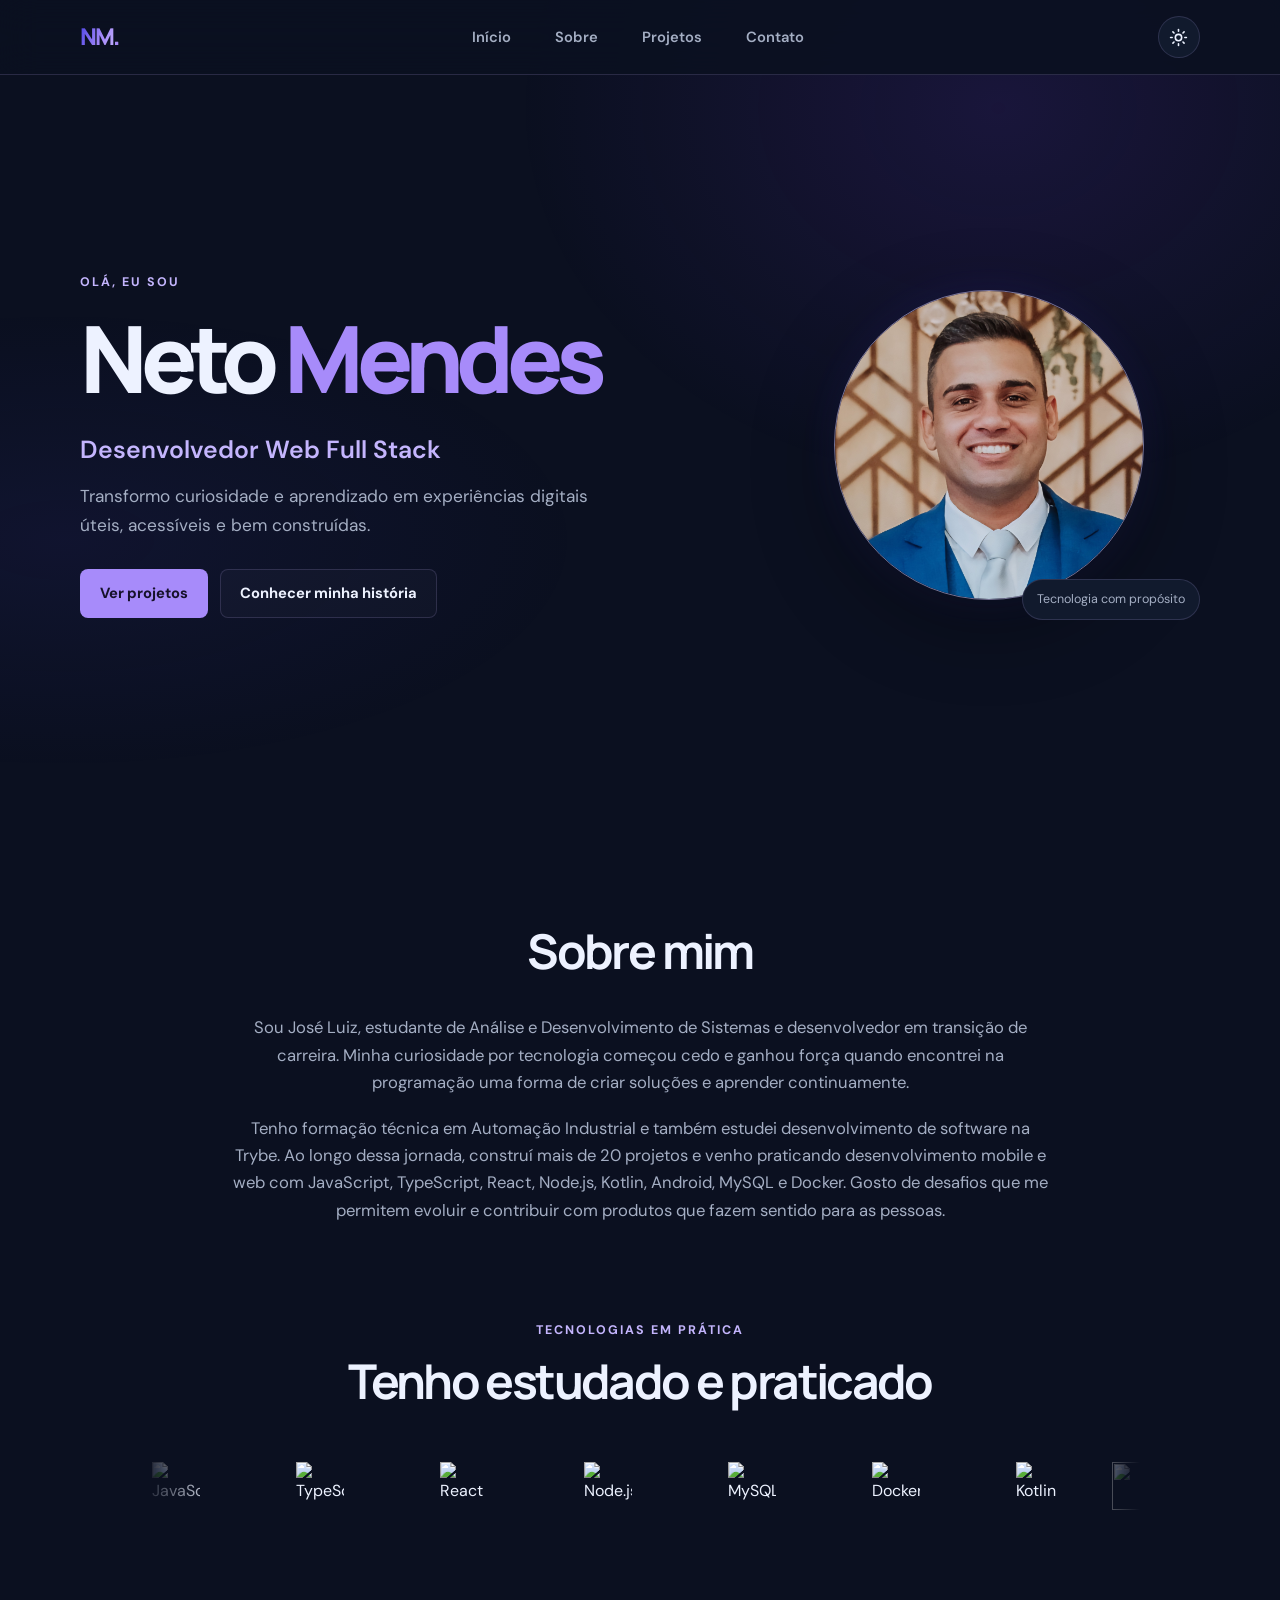
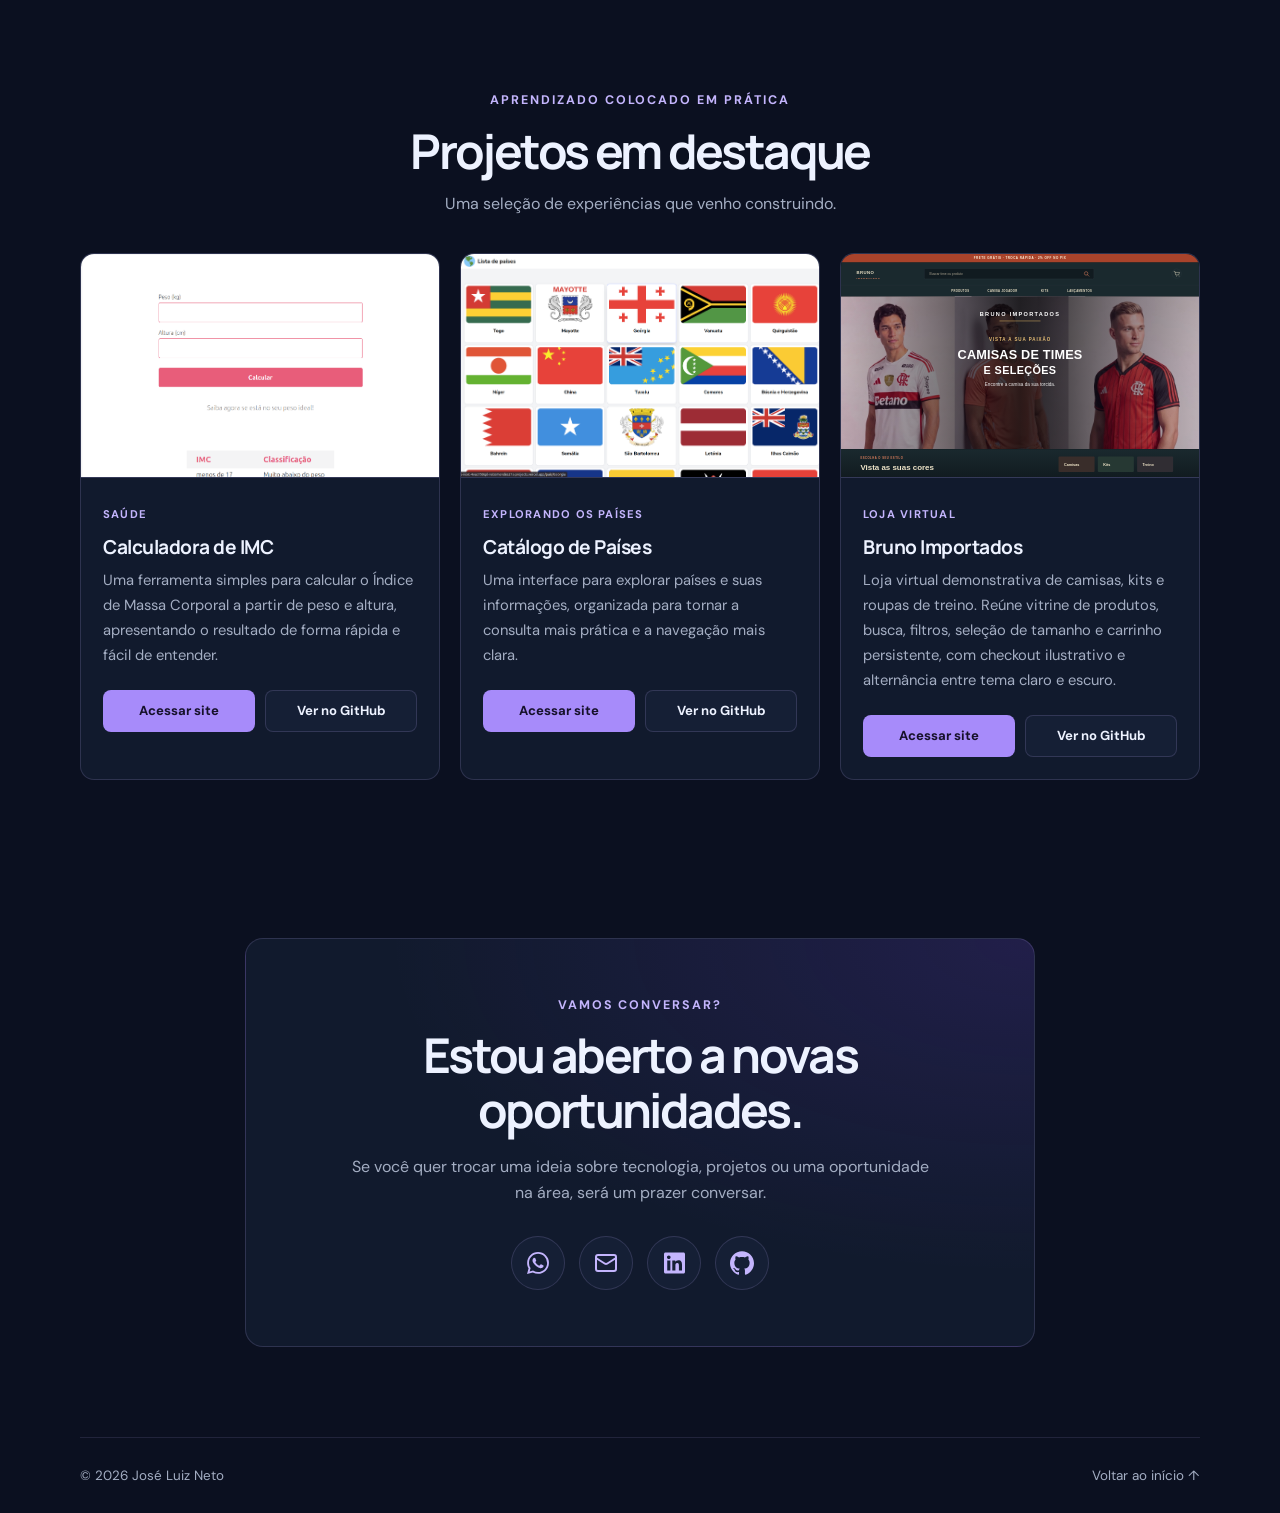
==== commit 28c98e5c: "Adiciona links aos cards de projetos" ====
--- a/index.html
+++ b/index.html
@@ -8,7 +8,15 @@
       content="Portfólio de José Luiz Neto, desenvolvedor web em formação, com projetos de aplicações e experiências digitais."
     />
     <meta name="theme-color" content="#0b1020" />
+    <link rel="preconnect" href="https://fonts.googleapis.com" />
+    <link rel="preconnect" href="https://fonts.gstatic.com" crossorigin />
+    <link rel="preconnect" href="https://cdn.simpleicons.org" crossorigin />
+    <link
+      href="https://fonts.googleapis.com/css2?family=DM+Sans:wght@400;500;600;700&family=Manrope:wght@400;500;600;700;800&display=swap"
+      rel="stylesheet"
+    />
     <link rel="stylesheet" href="styles.css" />
+    <script src="script.js" defer></script>
     <title>José Luiz Neto | Desenvolvedor Web</title>
   </head>
   <body>
@@ -28,27 +36,11 @@
           id="theme-toggle"
           type="button"
           aria-label="Ativar modo claro"
+          aria-pressed="false"
           title="Ativar modo claro"
         >
-          <svg
-            class="theme-icon theme-icon-sun"
-            viewBox="0 0 24 24"
-            aria-hidden="true"
-          >
-            <circle cx="12" cy="12" r="4" />
-            <path
-              d="M12 2v2m0 16v2M4.93 4.93l1.42 1.42m11.3 11.3 1.42 1.42M2 12h2m16 0h2M4.93 19.07l1.42-1.42m11.3-11.3 1.42-1.42"
-            />
-          </svg>
-          <svg
-            class="theme-icon theme-icon-moon"
-            viewBox="0 0 24 24"
-            aria-hidden="true"
-          >
-            <path
-              d="M20.2 15.2A8.5 8.5 0 0 1 8.8 3.8 8.6 8.6 0 1 0 20.2 15.2Z"
-            />
-          </svg>
+          <span class="theme-icon theme-icon-sun" aria-hidden="true"></span>
+          <span class="theme-icon theme-icon-moon" aria-hidden="true"></span>
         </button>
       </nav>
     </header>
@@ -118,24 +110,89 @@
         >
           <div class="skills-track">
             <div class="skills-set">
-              <div class="skill-icon" title="JavaScript"><img src="https://cdn.simpleicons.org/javascript/F7DF1E" alt="JavaScript" /></div>
-              <div class="skill-icon" title="TypeScript"><img src="https://cdn.simpleicons.org/typescript/3178C6" alt="TypeScript" /></div>
-              <div class="skill-icon" title="React"><img src="https://cdn.simpleicons.org/react/61DAFB" alt="React" /></div>
-              <div class="skill-icon" title="Node.js"><img src="https://cdn.simpleicons.org/nodedotjs/5FA04E" alt="Node.js" /></div>
-              <div class="skill-icon" title="MySQL"><img src="https://cdn.simpleicons.org/mysql/4479A1" alt="MySQL" /></div>
-              <div class="skill-icon" title="Docker"><img src="https://cdn.simpleicons.org/docker/2496ED" alt="Docker" /></div>
-              <div class="skill-icon" title="Kotlin"><img src="https://cdn.simpleicons.org/kotlin/7F52FF" alt="Kotlin" /></div>
-              <div class="skill-icon" title="Android"><img src="https://cdn.simpleicons.org/android/A4C639" alt="Android" /></div>
+              <div class="skill-icon" title="JavaScript">
+                <img
+                  src="https://cdn.simpleicons.org/javascript/F7DF1E"
+                  alt="JavaScript"
+                />
+              </div>
+              <div class="skill-icon" title="TypeScript">
+                <img
+                  src="https://cdn.simpleicons.org/typescript/3178C6"
+                  alt="TypeScript"
+                />
+              </div>
+              <div class="skill-icon" title="React">
+                <img
+                  src="https://cdn.simpleicons.org/react/61DAFB"
+                  alt="React"
+                />
+              </div>
+              <div class="skill-icon" title="Node.js">
+                <img
+                  src="https://cdn.simpleicons.org/nodedotjs/5FA04E"
+                  alt="Node.js"
+                />
+              </div>
+              <div class="skill-icon" title="MySQL">
+                <img
+                  src="https://cdn.simpleicons.org/mysql/4479A1"
+                  alt="MySQL"
+                />
+              </div>
+              <div class="skill-icon" title="Docker">
+                <img
+                  src="https://cdn.simpleicons.org/docker/2496ED"
+                  alt="Docker"
+                />
+              </div>
+              <div class="skill-icon" title="Kotlin">
+                <img
+                  src="https://cdn.simpleicons.org/kotlin/7F52FF"
+                  alt="Kotlin"
+                />
+              </div>
+              <div class="skill-icon" title="Android">
+                <img
+                  src="https://cdn.simpleicons.org/android/A4C639"
+                  alt="Android"
+                />
+              </div>
             </div>
             <div class="skills-set" aria-hidden="true">
-              <div class="skill-icon" title="JavaScript"><img src="https://cdn.simpleicons.org/javascript/F7DF1E" alt="" /></div>
-              <div class="skill-icon" title="TypeScript"><img src="https://cdn.simpleicons.org/typescript/3178C6" alt="" /></div>
-              <div class="skill-icon" title="React"><img src="https://cdn.simpleicons.org/react/61DAFB" alt="" /></div>
-              <div class="skill-icon" title="Node.js"><img src="https://cdn.simpleicons.org/nodedotjs/5FA04E" alt="" /></div>
-              <div class="skill-icon" title="MySQL"><img src="https://cdn.simpleicons.org/mysql/4479A1" alt="" /></div>
-              <div class="skill-icon" title="Docker"><img src="https://cdn.simpleicons.org/docker/2496ED" alt="" /></div>
-              <div class="skill-icon" title="Kotlin"><img src="https://cdn.simpleicons.org/kotlin/7F52FF" alt="" /></div>
-              <div class="skill-icon" title="Android"><img src="https://cdn.simpleicons.org/android/A4C639" alt="" /></div>
+              <div class="skill-icon" title="JavaScript">
+                <img
+                  src="https://cdn.simpleicons.org/javascript/F7DF1E"
+                  alt=""
+                />
+              </div>
+              <div class="skill-icon" title="TypeScript">
+                <img
+                  src="https://cdn.simpleicons.org/typescript/3178C6"
+                  alt=""
+                />
+              </div>
+              <div class="skill-icon" title="React">
+                <img src="https://cdn.simpleicons.org/react/61DAFB" alt="" />
+              </div>
+              <div class="skill-icon" title="Node.js">
+                <img
+                  src="https://cdn.simpleicons.org/nodedotjs/5FA04E"
+                  alt=""
+                />
+              </div>
+              <div class="skill-icon" title="MySQL">
+                <img src="https://cdn.simpleicons.org/mysql/4479A1" alt="" />
+              </div>
+              <div class="skill-icon" title="Docker">
+                <img src="https://cdn.simpleicons.org/docker/2496ED" alt="" />
+              </div>
+              <div class="skill-icon" title="Kotlin">
+                <img src="https://cdn.simpleicons.org/kotlin/7F52FF" alt="" />
+              </div>
+              <div class="skill-icon" title="Android">
+                <img src="https://cdn.simpleicons.org/android/A4C639" alt="" />
+              </div>
             </div>
           </div>
         </div>
@@ -169,6 +226,26 @@
                 a partir de peso e altura, apresentando o resultado de forma
                 rápida e fácil de entender.
               </p>
+              <div
+                class="project-links"
+                role="group"
+                aria-label="Links do projeto Calculadora de IMC"
+              >
+                <a
+                  class="project-link project-link-primary"
+                  href="https://projeto-calculadora-imc-mu.vercel.app/"
+                  target="_blank"
+                  rel="noopener noreferrer"
+                  >Acessar site</a
+                >
+                <a
+                  class="project-link project-link-secondary"
+                  href="https://github.com/netoMendes21/Calculadora-IMC"
+                  target="_blank"
+                  rel="noopener noreferrer"
+                  >Ver no GitHub</a
+                >
+              </div>
             </div>
           </article>
           <article class="projetos-card">
@@ -186,6 +263,26 @@
                 organizada para tornar a consulta mais prática e a navegação
                 mais clara.
               </p>
+              <div
+                class="project-links"
+                role="group"
+                aria-label="Links do projeto Catálogo de Países"
+              >
+                <a
+                  class="project-link project-link-primary"
+                  href="https://mp-lista-de-paises-next-nine.vercel.app/"
+                  target="_blank"
+                  rel="noopener noreferrer"
+                  >Acessar site</a
+                >
+                <a
+                  class="project-link project-link-secondary"
+                  href="https://github.com/netoMendes21/Lista-de-Paises"
+                  target="_blank"
+                  rel="noopener noreferrer"
+                  >Ver no GitHub</a
+                >
+              </div>
             </div>
           </article>
           <article class="projetos-card">
@@ -204,6 +301,26 @@
                 carrinho persistente, com checkout ilustrativo e alternância
                 entre tema claro e escuro.
               </p>
+              <div
+                class="project-links"
+                role="group"
+                aria-label="Links do projeto Bruno Importados"
+              >
+                <a
+                  class="project-link project-link-primary"
+                  href="https://e-commerce-bruno-importados.vercel.app/"
+                  target="_blank"
+                  rel="noopener noreferrer"
+                  >Acessar site</a
+                >
+                <a
+                  class="project-link project-link-secondary"
+                  href="https://github.com/netoMendes21/E-commerce-Bruno-importados"
+                  target="_blank"
+                  rel="noopener noreferrer"
+                  >Ver no GitHub</a
+                >
+              </div>
             </div>
           </article>
         </div>
@@ -230,16 +347,10 @@
               aria-label="Conversar pelo WhatsApp"
               title="WhatsApp"
             >
-              <svg
-                class="whatsapp-icon"
-                viewBox="0 0 448 512"
+              <span
+                class="social-icon social-icon-whatsapp"
                 aria-hidden="true"
-              >
-                <path
-                  fill="currentColor"
-                  d="M380.9 97.1C339 55.1 283.2 32 223.9 32 100.5 32 0 132.5 0 256c0 39.3 10.2 77.7 29.6 111.5L0 480l115.2-30.2c32.7 17.8 69.6 27.2 108.7 27.2h.1c123.3 0 224-100.5 224-224 0-59.3-23.1-115-67.1-155.9zM224 438.7h-.1c-34 0-67.4-9.2-96.4-26.6l-6.9-4.1-68.3 17.9 18.2-66.6-4.5-7.2c-18.5-29.5-28.3-63.4-28.3-98.1 0-101.7 82.7-184.4 184.5-184.4 49.3 0 95.6 19.2 130.4 54 34.8 34.8 54 81.2 54 130.5 0 101.8-82.8 184.6-184.6 184.6zm101.3-138.2c-5.5-2.8-32.8-16.2-37.9-18-5.1-1.9-8.8-2.8-12.5 2.8s-14.3 18-17.6 21.7c-3.2 3.7-6.5 4.2-12 1.4-32.7-16.3-54.1-29.2-75.5-66.2-5.7-9.9 5.7-9.2 16.3-30.6 1.8-3.7.9-6.9-.5-9.7s-12.5-30.1-17.1-41.2c-4.5-10.8-9.1-9.3-12.5-9.5-3.2-.2-6.9-.2-10.6-.2s-9.7 1.4-14.8 6.9-19.4 19-19.4 46.2 19.9 53.6 22.6 57.3c2.8 3.7 39.1 59.7 94.7 83.7 35.2 15.2 49 16.5 66.6 13.9 10.7-1.6 32.8-13.4 37.4-26.4s4.6-24.1 3.2-26.4c-1.4-2.3-5.1-3.7-10.6-6.5z"
-                />
-              </svg>
+              ></span>
             </a>
             <a
               class="social-link"
@@ -247,10 +358,10 @@
               aria-label="Enviar e-mail para jlmendesneto@hotmail.com"
               title="E-mail"
             >
-              <svg viewBox="0 0 24 24" aria-hidden="true">
-                <rect x="3" y="5" width="18" height="14" rx="2" />
-                <path d="m4 7 8 6 8-6" />
-              </svg>
+              <span
+                class="social-icon social-icon-mail"
+                aria-hidden="true"
+              ></span>
             </a>
             <a
               class="social-link"
@@ -260,9 +371,10 @@
               aria-label="Perfil no LinkedIn"
               title="LinkedIn"
             >
-              <svg viewBox="0 0 24 24" aria-hidden="true">
-                <path d="M5 9v10M5 5v.01M10 19v-6a4 4 0 0 1 8 0v6M10 9v10" />
-              </svg>
+              <span
+                class="social-icon social-icon-linkedin"
+                aria-hidden="true"
+              ></span>
             </a>
             <a
               class="social-link"
@@ -272,11 +384,10 @@
               aria-label="Perfil no GitHub"
               title="GitHub"
             >
-              <svg viewBox="0 0 24 24" aria-hidden="true">
-                <path
-                  d="M9 19c-4.3 1.4-4.3-2.5-6-3m12 6v-3.9a3.4 3.4 0 0 0-.9-2.6c3-.3 6.1-1.5 6.1-6.7a5.2 5.2 0 0 0-1.4-3.6 4.8 4.8 0 0 0-.1-3.6s-1.2-.4-3.9 1.4a13.5 13.5 0 0 0-7.1 0C5 1.2 3.8 1.6 3.8 1.6a4.8 4.8 0 0 0-.1 3.6 5.2 5.2 0 0 0-1.4 3.6c0 5.2 3.1 6.4 6.1 6.7a3.4 3.4 0 0 0-.9 2.6V22"
-                />
-              </svg>
+              <span
+                class="social-icon social-icon-github"
+                aria-hidden="true"
+              ></span>
             </a>
           </div>
         </div>
@@ -284,36 +395,8 @@
     </main>
 
     <footer class="site-footer">
-      <p>© <span id="current-year">2026</span> José Luiz Neto</p>
+      <p>© <span id="current-year"></span> José Luiz Neto</p>
       <a href="#inicio">Voltar ao início ↑</a>
     </footer>
-    <script>
-      const themeToggle = document.getElementById("theme-toggle");
-      const savedTheme = localStorage.getItem("portfolio-theme");
-
-      if (savedTheme === "light")
-        document.documentElement.dataset.theme = "light";
-
-      function updateThemeButton() {
-        const isLight = document.documentElement.dataset.theme === "light";
-        themeToggle.setAttribute(
-          "aria-label",
-          isLight ? "Ativar modo escuro" : "Ativar modo claro",
-        );
-        themeToggle.setAttribute(
-          "title",
-          isLight ? "Ativar modo escuro" : "Ativar modo claro",
-        );
-      }
-
-      updateThemeButton();
-      themeToggle.addEventListener("click", () => {
-        const isLight = document.documentElement.dataset.theme !== "light";
-        document.documentElement.dataset.theme = isLight ? "light" : "dark";
-        localStorage.setItem("portfolio-theme", isLight ? "light" : "dark");
-        updateThemeButton();
-      });
-
-    </script>
   </body>
 </html>
--- a/styles.css
+++ b/styles.css
@@ -1,5 +1,3 @@
-@import url('https://fonts.googleapis.com/css2?family=DM+Sans:wght@400;500;600;700&family=Manrope:wght@400;500;600;700;800&display=swap');
-
 :root {
   color-scheme: dark;
   --bg: #0b1020;
@@ -164,13 +162,26 @@
 }
 
 .theme-icon {
+  display: block;
   width: 19px;
   height: 19px;
-  fill: none;
-  stroke: currentColor;
-  stroke-linecap: round;
-  stroke-linejoin: round;
-  stroke-width: 1.7;
+  background-color: currentColor;
+  mask-position: center;
+  mask-repeat: no-repeat;
+  mask-size: contain;
+  -webkit-mask-position: center;
+  -webkit-mask-repeat: no-repeat;
+  -webkit-mask-size: contain;
+}
+
+.theme-icon-sun {
+  mask-image: url("./assets/icons/sun.svg");
+  -webkit-mask-image: url("./assets/icons/sun.svg");
+}
+
+.theme-icon-moon {
+  mask-image: url("./assets/icons/moon.svg");
+  -webkit-mask-image: url("./assets/icons/moon.svg");
 }
 
 .theme-icon-moon,
@@ -489,6 +500,61 @@
   line-height: 1.7;
 }
 
+.project-links {
+  display: flex;
+  margin-top: 22px;
+  flex-wrap: wrap;
+  gap: 10px;
+}
+
+.project-link {
+  display: inline-flex;
+  min-height: 42px;
+  padding: 9px 13px;
+  flex: 1 1 112px;
+  align-items: center;
+  justify-content: center;
+  border: 1px solid var(--line);
+  border-radius: 8px;
+  font-size: 0.82rem;
+  font-weight: 700;
+  line-height: 1.2;
+  text-align: center;
+  text-decoration: none;
+  transition: color 0.5s ease, background-color 0.5s ease,
+    border-color 0.5s ease, box-shadow 0.5s ease, transform 0.5s ease;
+}
+
+.project-link:hover {
+  transform: translateY(-2px);
+  box-shadow: var(--small-elevation-shadow);
+}
+
+.project-link:focus-visible {
+  outline: 2px solid var(--accent-bright);
+  outline-offset: 3px;
+}
+
+.project-link-primary {
+  border-color: transparent;
+  background: var(--accent);
+  color: var(--accent-contrast);
+}
+
+.project-link-primary:hover {
+  background: var(--accent-bright);
+}
+
+.project-link-secondary {
+  background: var(--surface-raised);
+  color: var(--text);
+}
+
+.project-link-secondary:hover {
+  border-color: var(--accent-bright);
+  color: var(--accent-bright);
+}
+
 .contato {
   padding-top: 70px;
   padding-bottom: 90px;
@@ -543,21 +609,39 @@
   box-shadow: var(--small-elevation-shadow);
 }
 
-.social-link svg {
+.social-icon {
+  display: block;
   width: 24px;
   height: 24px;
-  fill: none;
-  stroke: currentColor;
-  stroke-linecap: round;
-  stroke-linejoin: round;
-  stroke-width: 1.7;
-}
-
-.social-link .whatsapp-icon {
+  background-color: currentColor;
+  mask-position: center;
+  mask-repeat: no-repeat;
+  mask-size: contain;
+  -webkit-mask-position: center;
+  -webkit-mask-repeat: no-repeat;
+  -webkit-mask-size: contain;
+}
+
+.social-icon-whatsapp {
   width: 22px;
   height: 22px;
-  fill: currentColor;
-  stroke: none;
+  mask-image: url("./assets/icons/whatsapp.svg");
+  -webkit-mask-image: url("./assets/icons/whatsapp.svg");
+}
+
+.social-icon-mail {
+  mask-image: url("./assets/icons/mail.svg");
+  -webkit-mask-image: url("./assets/icons/mail.svg");
+}
+
+.social-icon-linkedin {
+  mask-image: url("./assets/icons/linkedin.svg");
+  -webkit-mask-image: url("./assets/icons/linkedin.svg");
+}
+
+.social-icon-github {
+  mask-image: url("./assets/icons/github.svg");
+  -webkit-mask-image: url("./assets/icons/github.svg");
 }
 
 .site-footer {
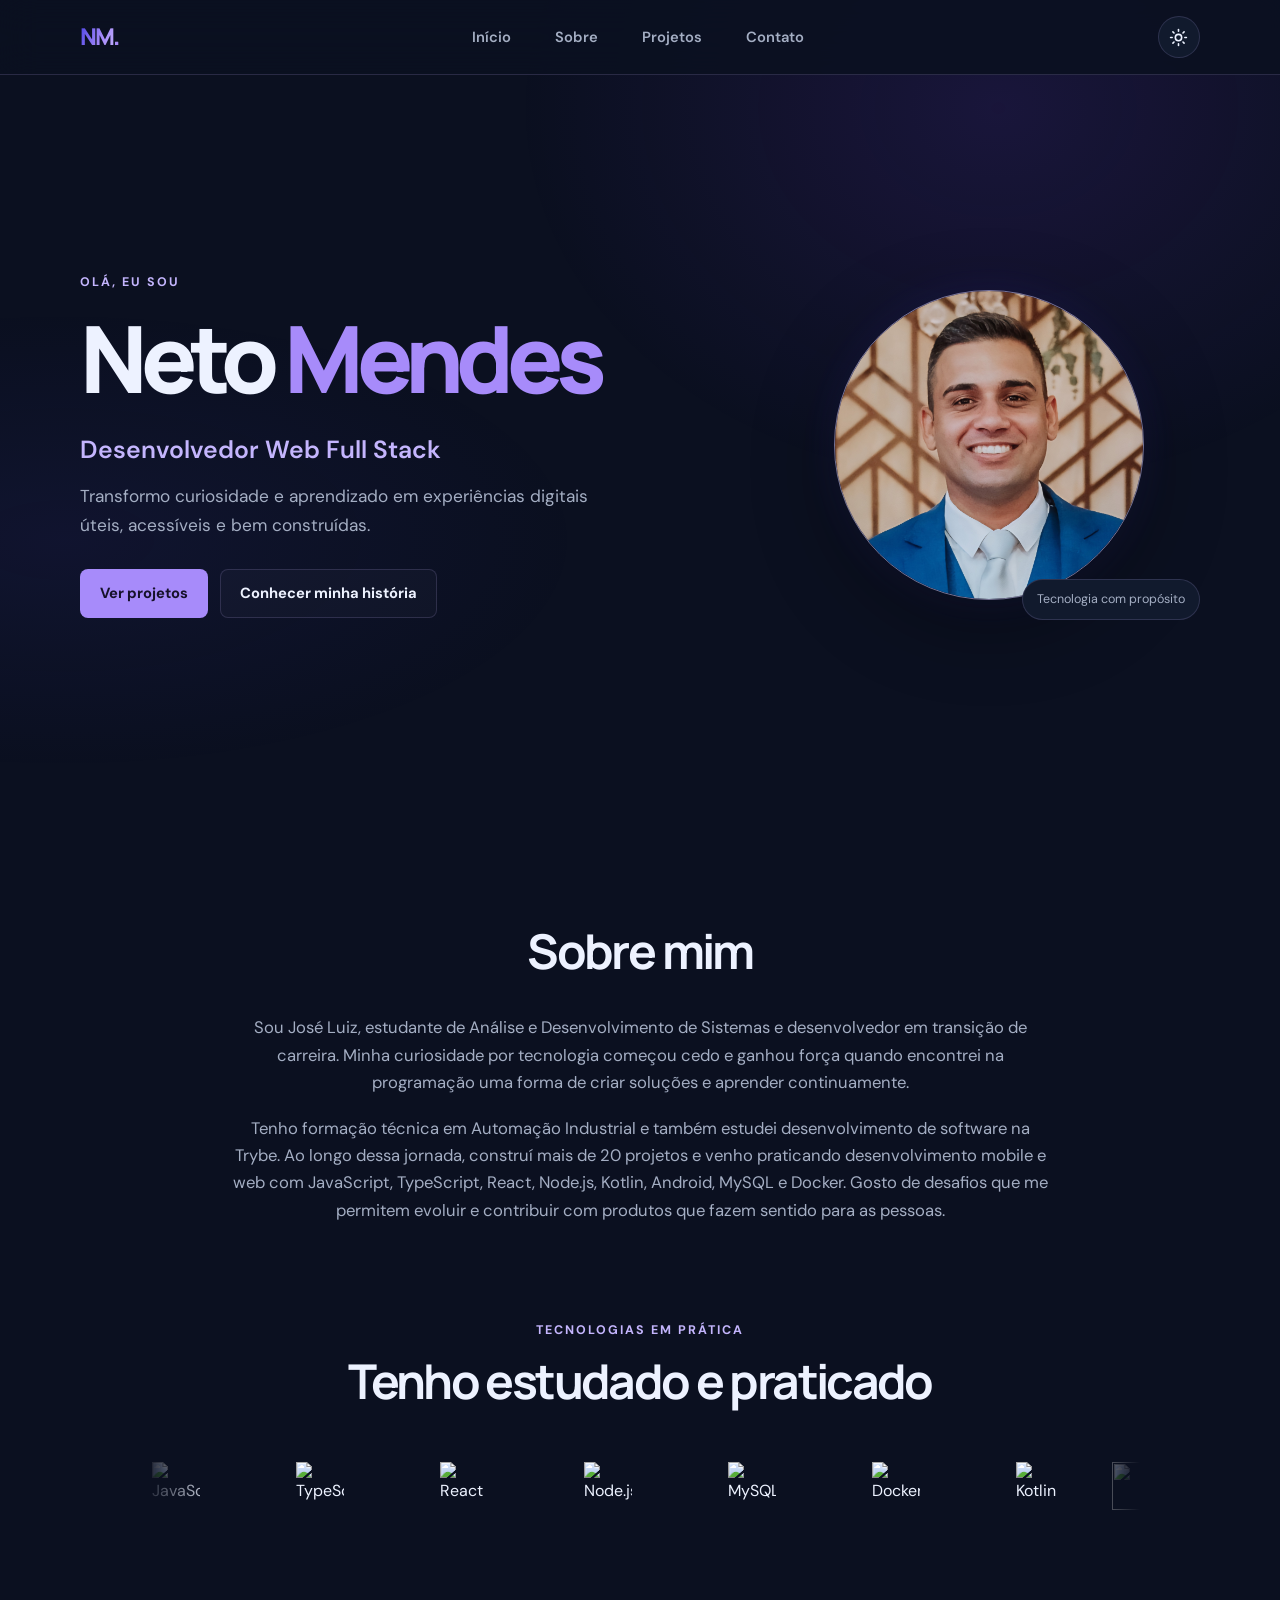
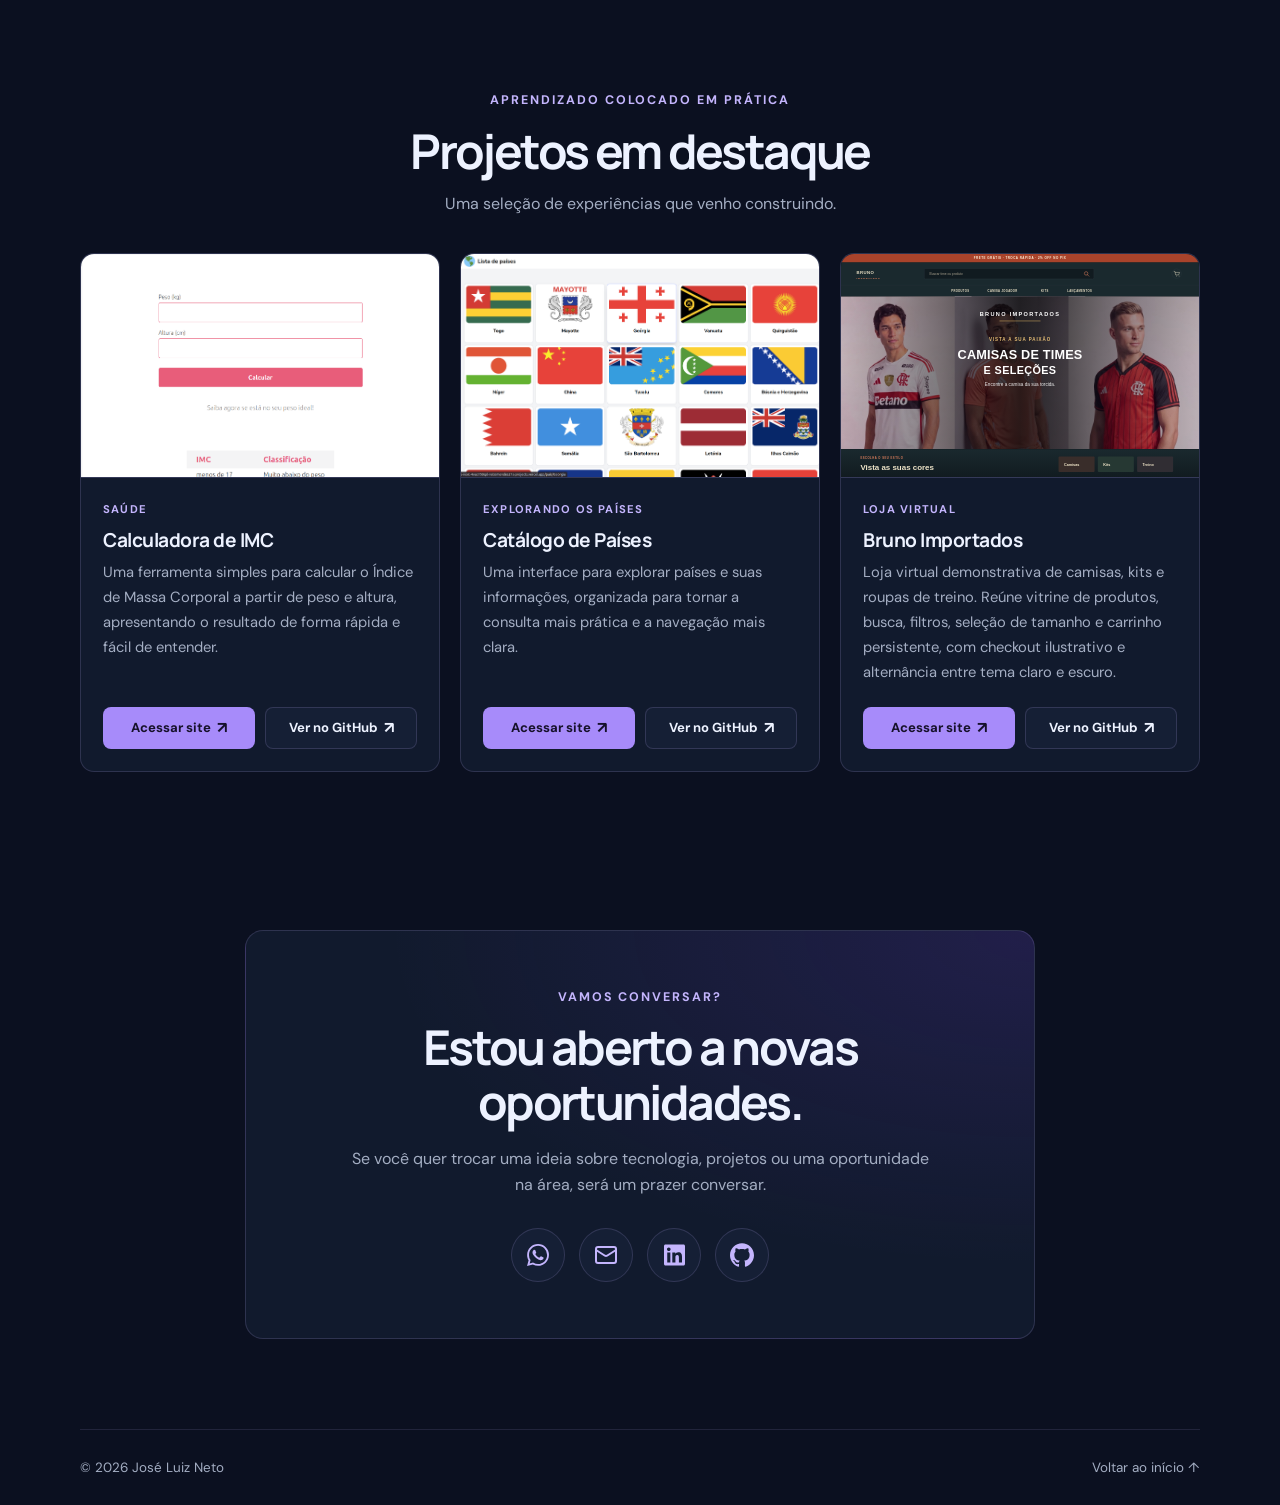
==== commit f3577c71: "Alinha botões e indica links externos" ====
--- a/index.html
+++ b/index.html
@@ -236,15 +236,19 @@
                   href="https://projeto-calculadora-imc-mu.vercel.app/"
                   target="_blank"
                   rel="noopener noreferrer"
-                  >Acessar site</a
-                >
+                >
+                  Acessar site
+                  <span class="project-link-arrow" aria-hidden="true">↗</span>
+                </a>
                 <a
                   class="project-link project-link-secondary"
                   href="https://github.com/netoMendes21/Calculadora-IMC"
                   target="_blank"
                   rel="noopener noreferrer"
-                  >Ver no GitHub</a
-                >
+                >
+                  Ver no GitHub
+                  <span class="project-link-arrow" aria-hidden="true">↗</span>
+                </a>
               </div>
             </div>
           </article>
@@ -273,15 +277,19 @@
                   href="https://mp-lista-de-paises-next-nine.vercel.app/"
                   target="_blank"
                   rel="noopener noreferrer"
-                  >Acessar site</a
-                >
+                >
+                  Acessar site
+                  <span class="project-link-arrow" aria-hidden="true">↗</span>
+                </a>
                 <a
                   class="project-link project-link-secondary"
                   href="https://github.com/netoMendes21/Lista-de-Paises"
                   target="_blank"
                   rel="noopener noreferrer"
-                  >Ver no GitHub</a
-                >
+                >
+                  Ver no GitHub
+                  <span class="project-link-arrow" aria-hidden="true">↗</span>
+                </a>
               </div>
             </div>
           </article>
@@ -311,15 +319,19 @@
                   href="https://e-commerce-bruno-importados.vercel.app/"
                   target="_blank"
                   rel="noopener noreferrer"
-                  >Acessar site</a
-                >
+                >
+                  Acessar site
+                  <span class="project-link-arrow" aria-hidden="true">↗</span>
+                </a>
                 <a
                   class="project-link project-link-secondary"
                   href="https://github.com/netoMendes21/E-commerce-Bruno-importados"
                   target="_blank"
                   rel="noopener noreferrer"
-                  >Ver no GitHub</a
-                >
+                >
+                  Ver no GitHub
+                  <span class="project-link-arrow" aria-hidden="true">↗</span>
+                </a>
               </div>
             </div>
           </article>
--- a/styles.css
+++ b/styles.css
@@ -452,6 +452,8 @@
 }
 
 .projetos-card {
+  display: flex;
+  flex-direction: column;
   overflow: hidden;
   border: 1px solid var(--line);
   border-radius: 14px;
@@ -476,7 +478,10 @@
 }
 
 .caixa-textos-projetos {
+  display: flex;
   padding: 22px;
+  flex: 1;
+  flex-direction: column;
 }
 
 .project-index {
@@ -502,7 +507,8 @@
 
 .project-links {
   display: flex;
-  margin-top: 22px;
+  margin-top: auto;
+  padding-top: 22px;
   flex-wrap: wrap;
   gap: 10px;
 }
@@ -514,6 +520,7 @@
   flex: 1 1 112px;
   align-items: center;
   justify-content: center;
+  gap: 6px;
   border: 1px solid var(--line);
   border-radius: 8px;
   font-size: 0.82rem;
@@ -528,6 +535,17 @@
 .project-link:hover {
   transform: translateY(-2px);
   box-shadow: var(--small-elevation-shadow);
+}
+
+.project-link-arrow {
+  display: inline-block;
+  font-size: 1rem;
+  line-height: 1;
+  transition: transform 0.5s ease;
+}
+
+.project-link:hover .project-link-arrow {
+  transform: translate(1px, -1px);
 }
 
 .project-link:focus-visible {
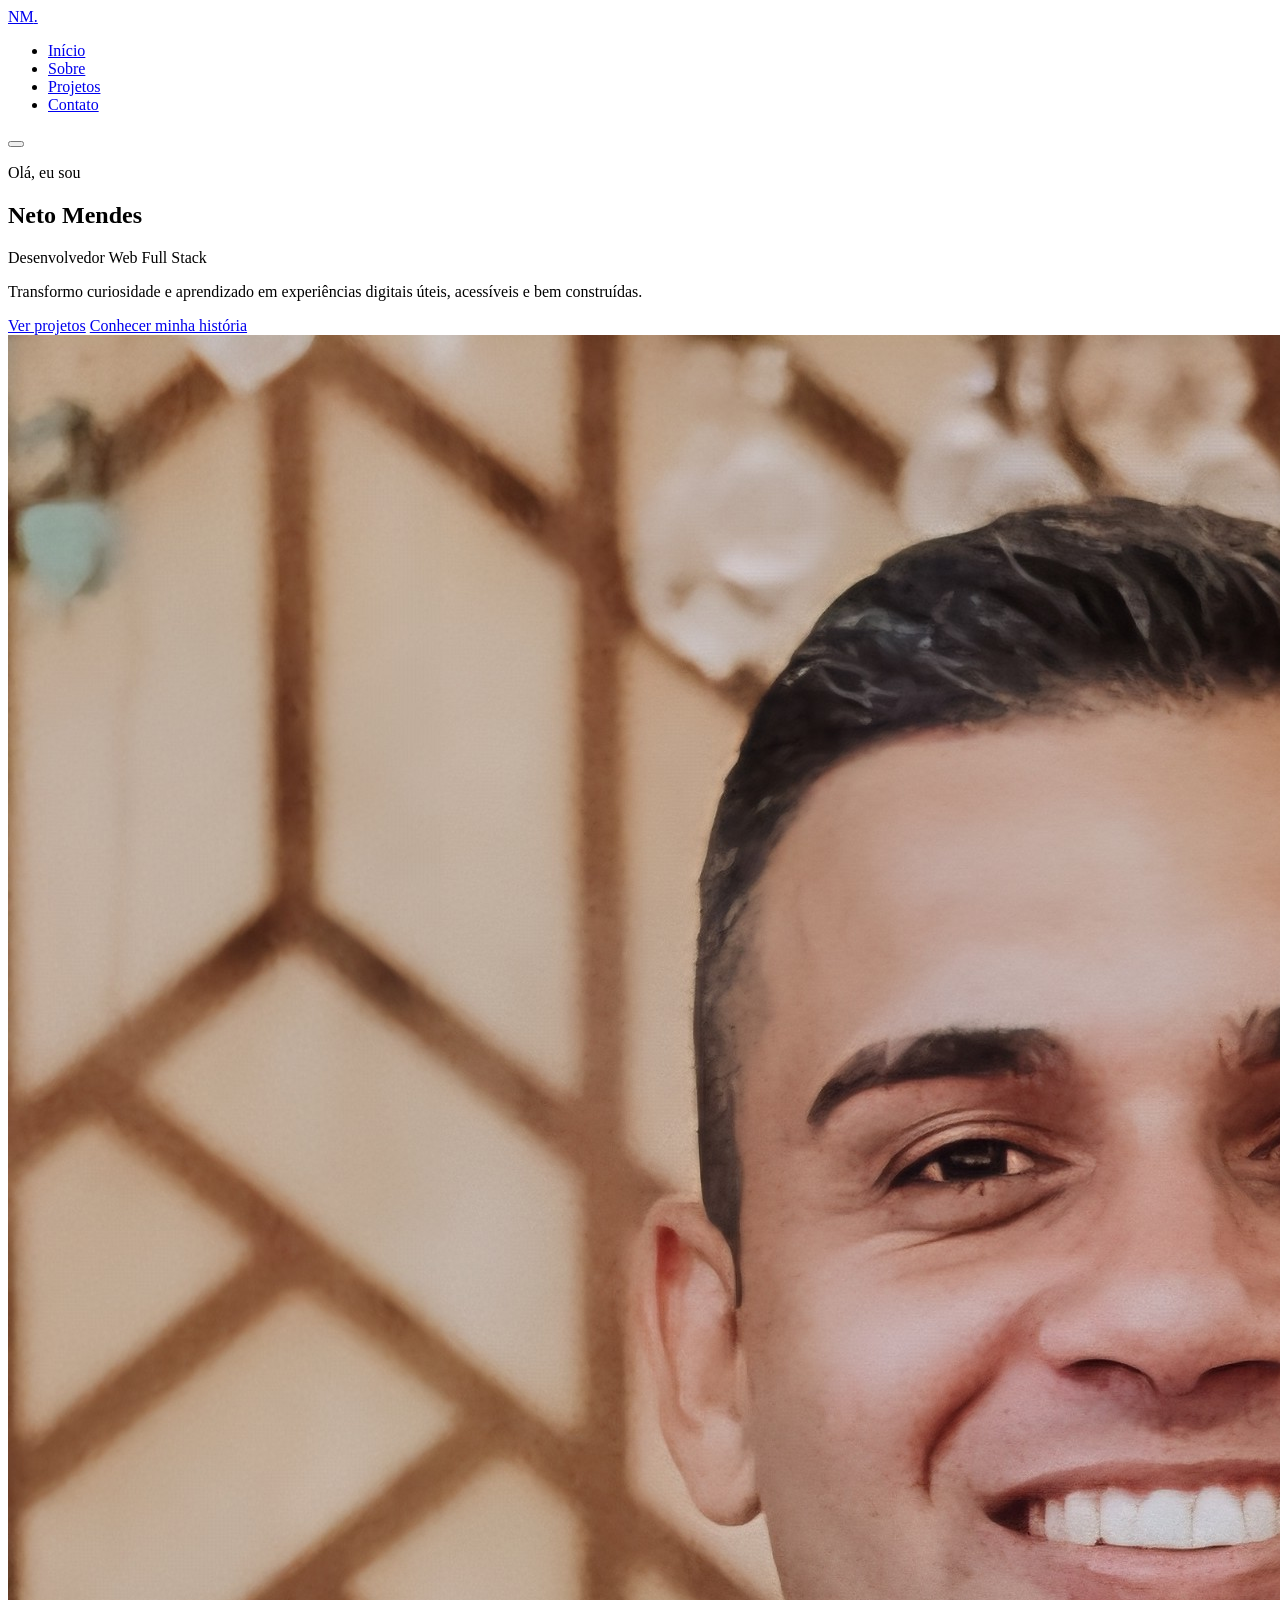
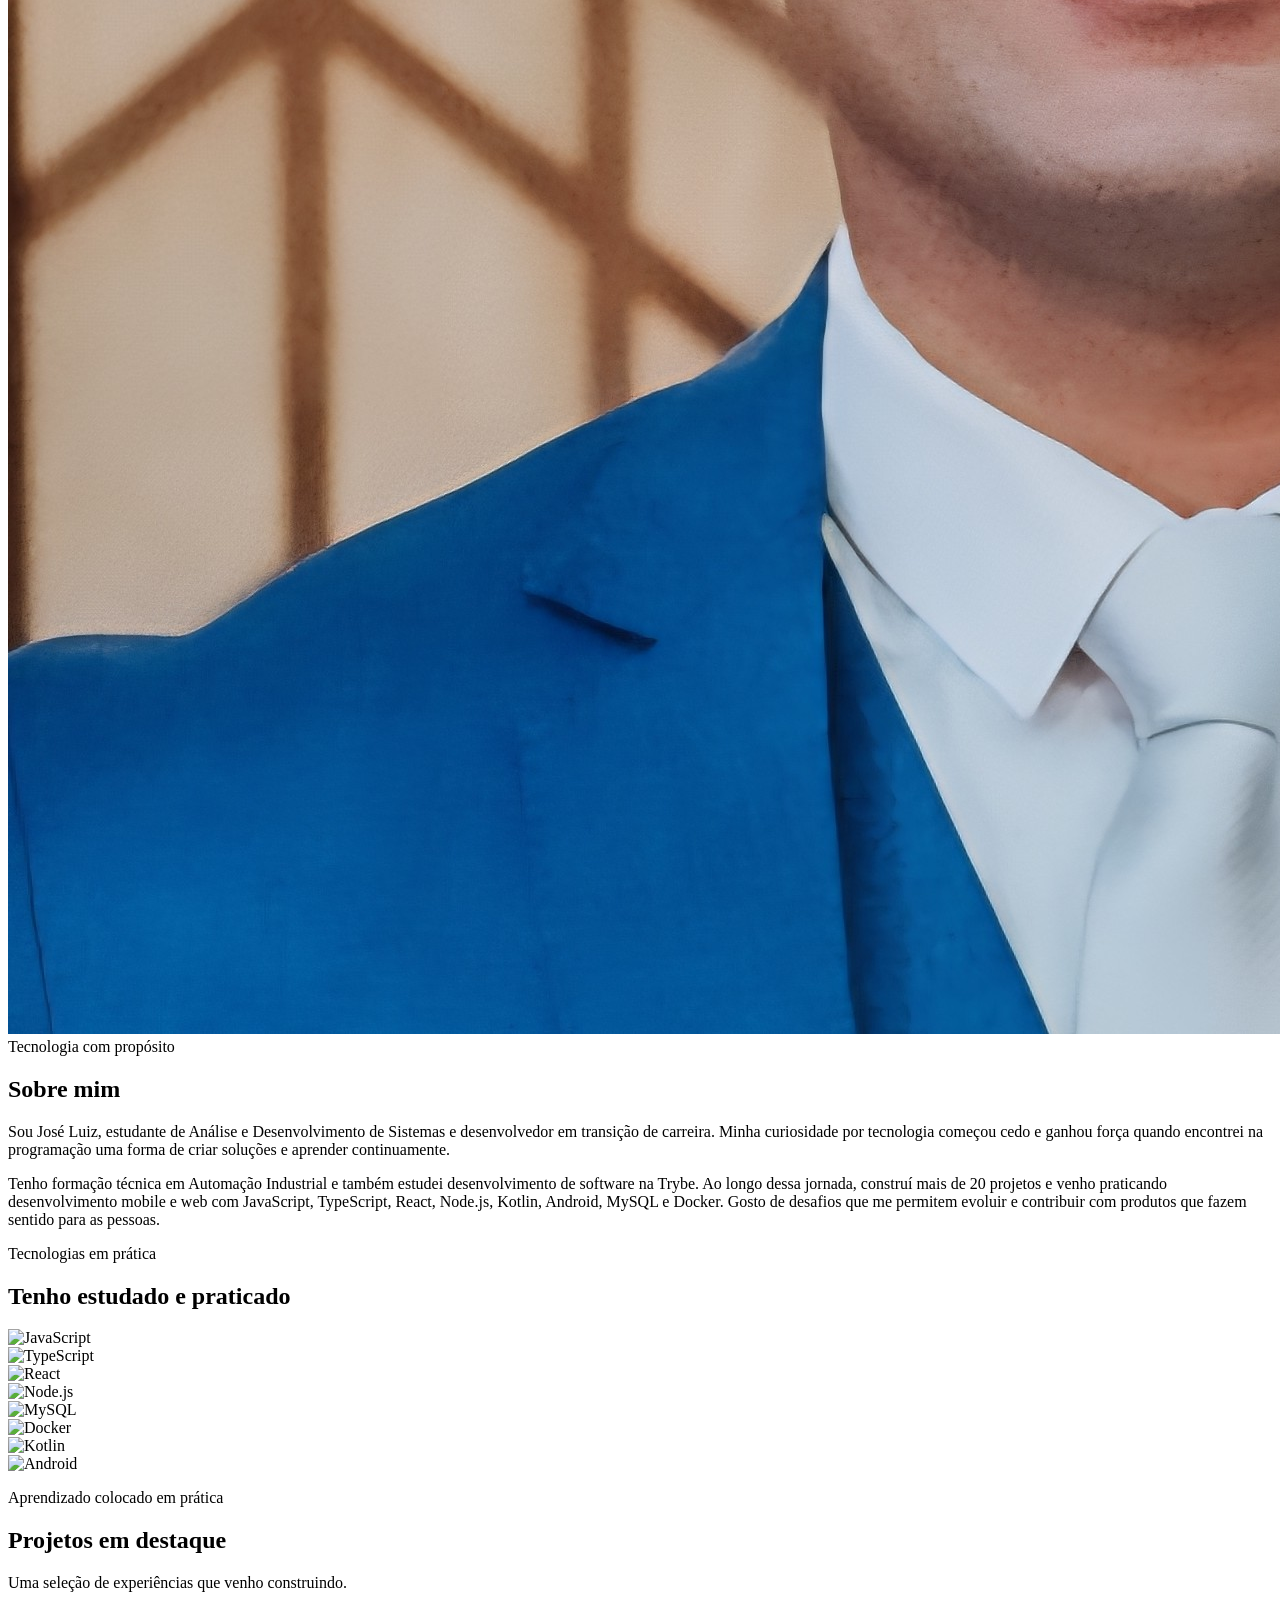
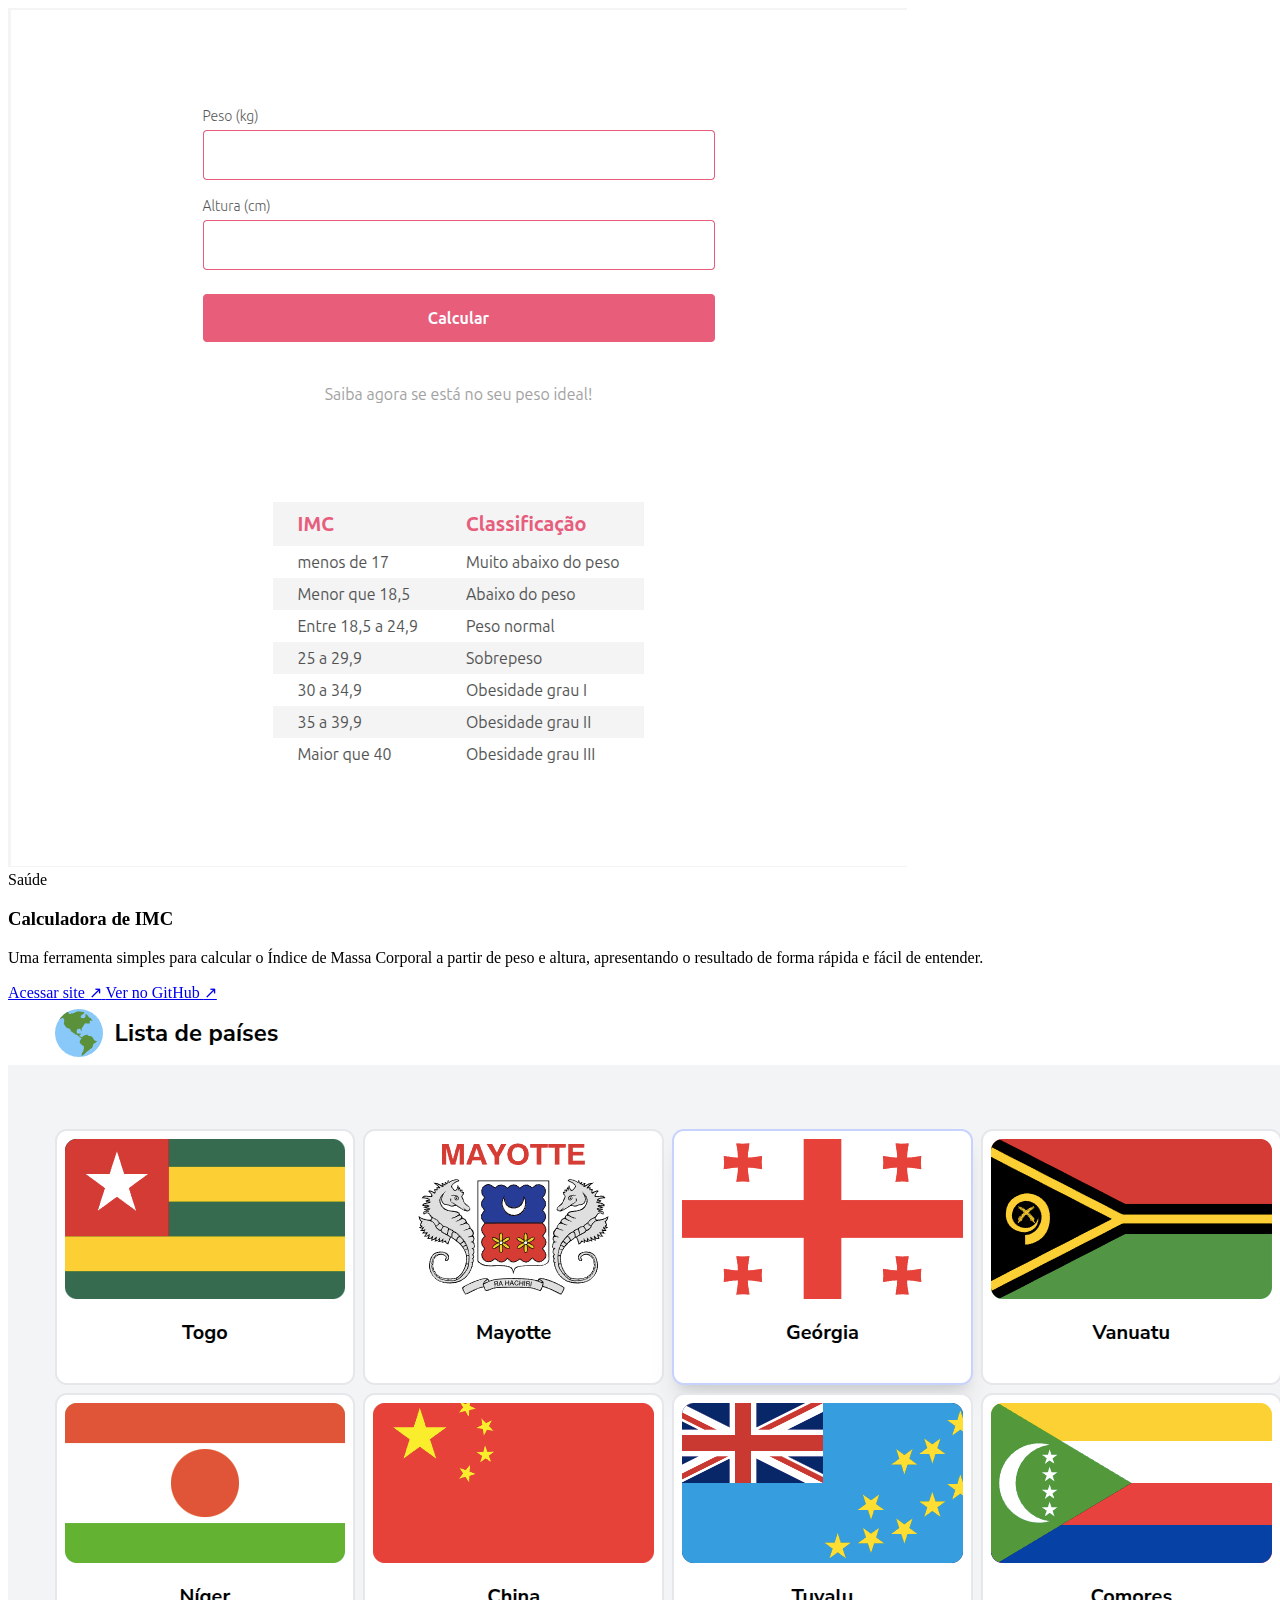
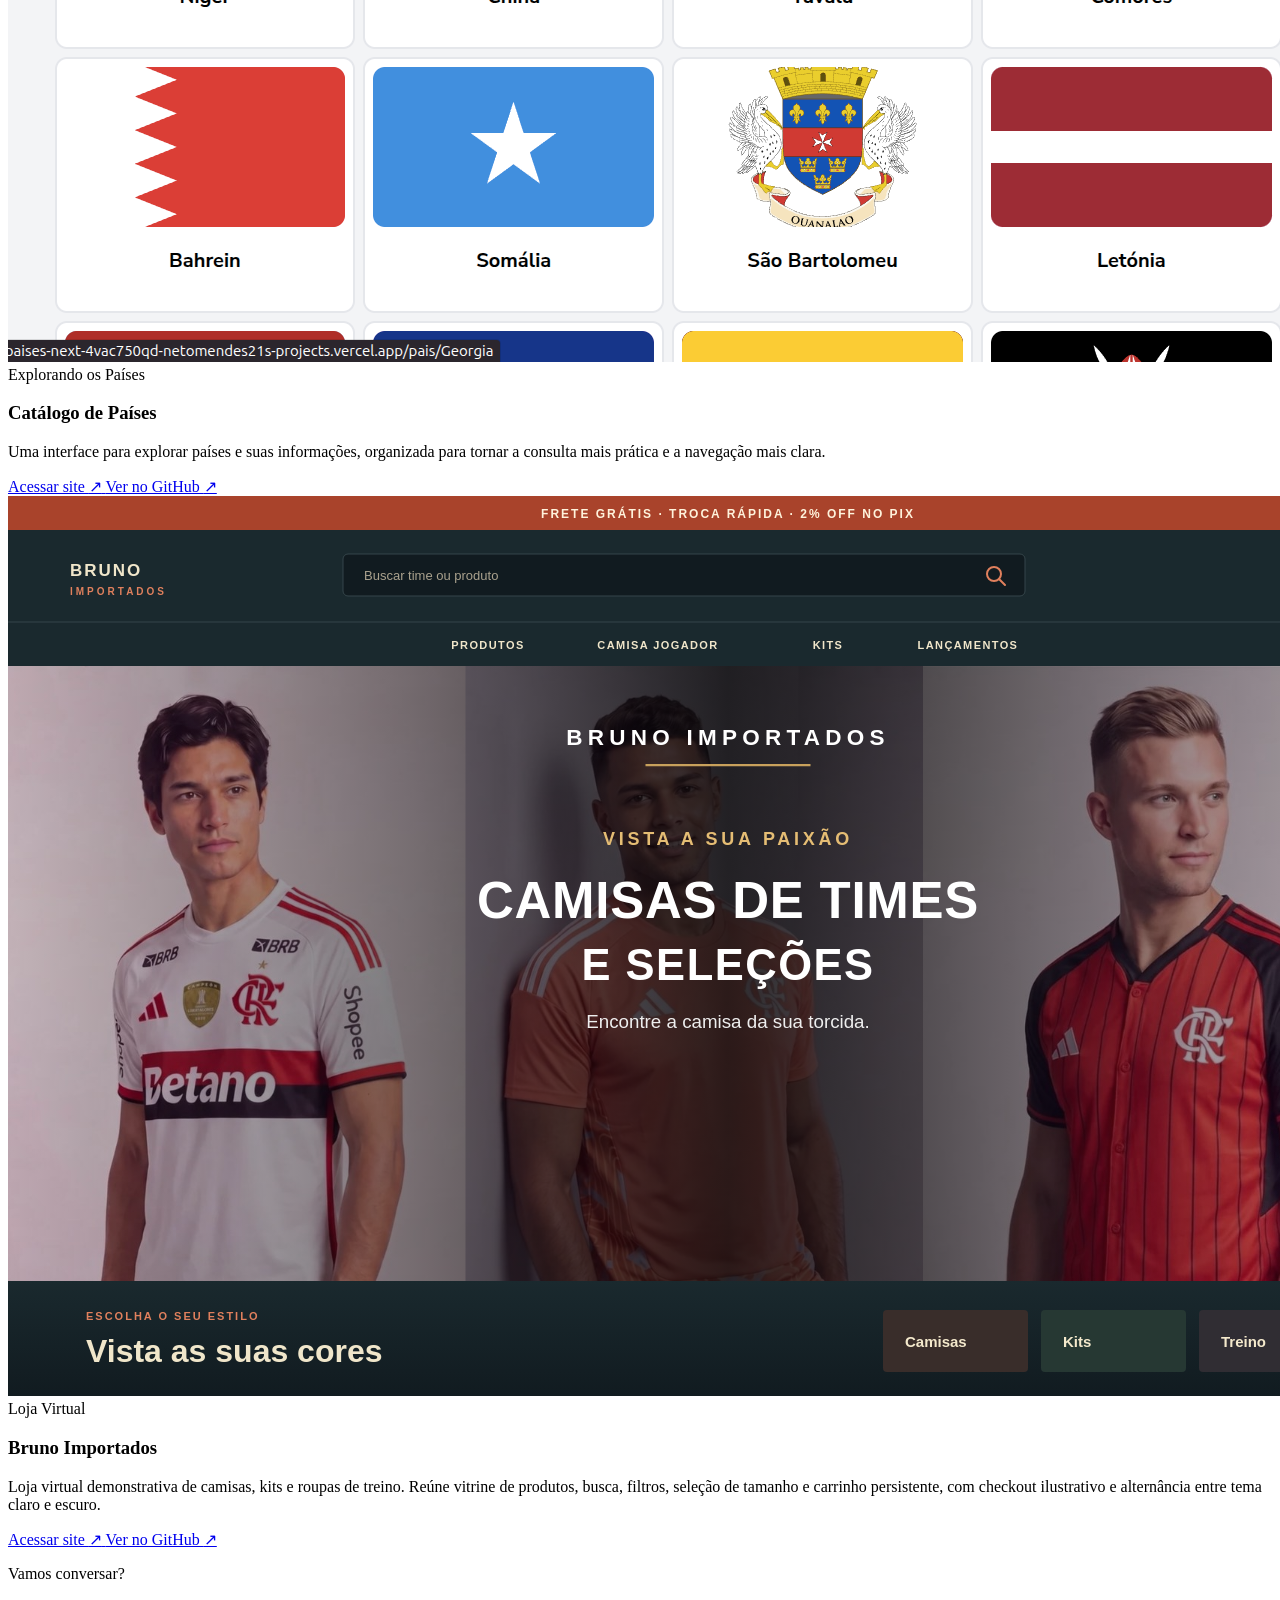
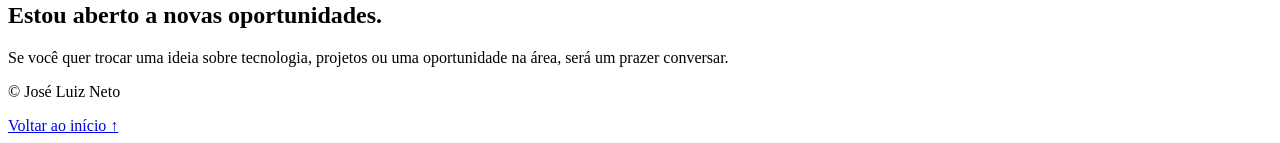
==== commit 62cfbd96: "corrigindo caminhos de arquivos" ====
--- a/index.html
+++ b/index.html
@@ -15,8 +15,8 @@
       href="https://fonts.googleapis.com/css2?family=DM+Sans:wght@400;500;600;700&family=Manrope:wght@400;500;600;700;800&display=swap"
       rel="stylesheet"
     />
-    <link rel="stylesheet" href="styles.css" />
-    <script src="script.js" defer></script>
+    <link rel="stylesheet" href="./src/css/styles.css" />
+    <script type="module" src="./src/scripts/main.js"></script>
     <title>José Luiz Neto | Desenvolvedor Web</title>
   </head>
   <body>
@@ -159,41 +159,7 @@
                 />
               </div>
             </div>
-            <div class="skills-set" aria-hidden="true">
-              <div class="skill-icon" title="JavaScript">
-                <img
-                  src="https://cdn.simpleicons.org/javascript/F7DF1E"
-                  alt=""
-                />
-              </div>
-              <div class="skill-icon" title="TypeScript">
-                <img
-                  src="https://cdn.simpleicons.org/typescript/3178C6"
-                  alt=""
-                />
-              </div>
-              <div class="skill-icon" title="React">
-                <img src="https://cdn.simpleicons.org/react/61DAFB" alt="" />
-              </div>
-              <div class="skill-icon" title="Node.js">
-                <img
-                  src="https://cdn.simpleicons.org/nodedotjs/5FA04E"
-                  alt=""
-                />
-              </div>
-              <div class="skill-icon" title="MySQL">
-                <img src="https://cdn.simpleicons.org/mysql/4479A1" alt="" />
-              </div>
-              <div class="skill-icon" title="Docker">
-                <img src="https://cdn.simpleicons.org/docker/2496ED" alt="" />
-              </div>
-              <div class="skill-icon" title="Kotlin">
-                <img src="https://cdn.simpleicons.org/kotlin/7F52FF" alt="" />
-              </div>
-              <div class="skill-icon" title="Android">
-                <img src="https://cdn.simpleicons.org/android/A4C639" alt="" />
-              </div>
-            </div>
+
           </div>
         </div>
       </section>
--- a/src/css/styles.css
+++ b/src/css/styles.css
@@ -0,0 +1,9 @@
+/* A ordem preserva a cascata: base, áreas da página e adaptações. */
+@import url("./base.css");
+@import url("./header.css");
+@import url("./hero.css");
+@import url("./sections.css");
+@import url("./projects.css");
+@import url("./contact.css");
+@import url("./responsive.css");
+@import url("./motion.css");
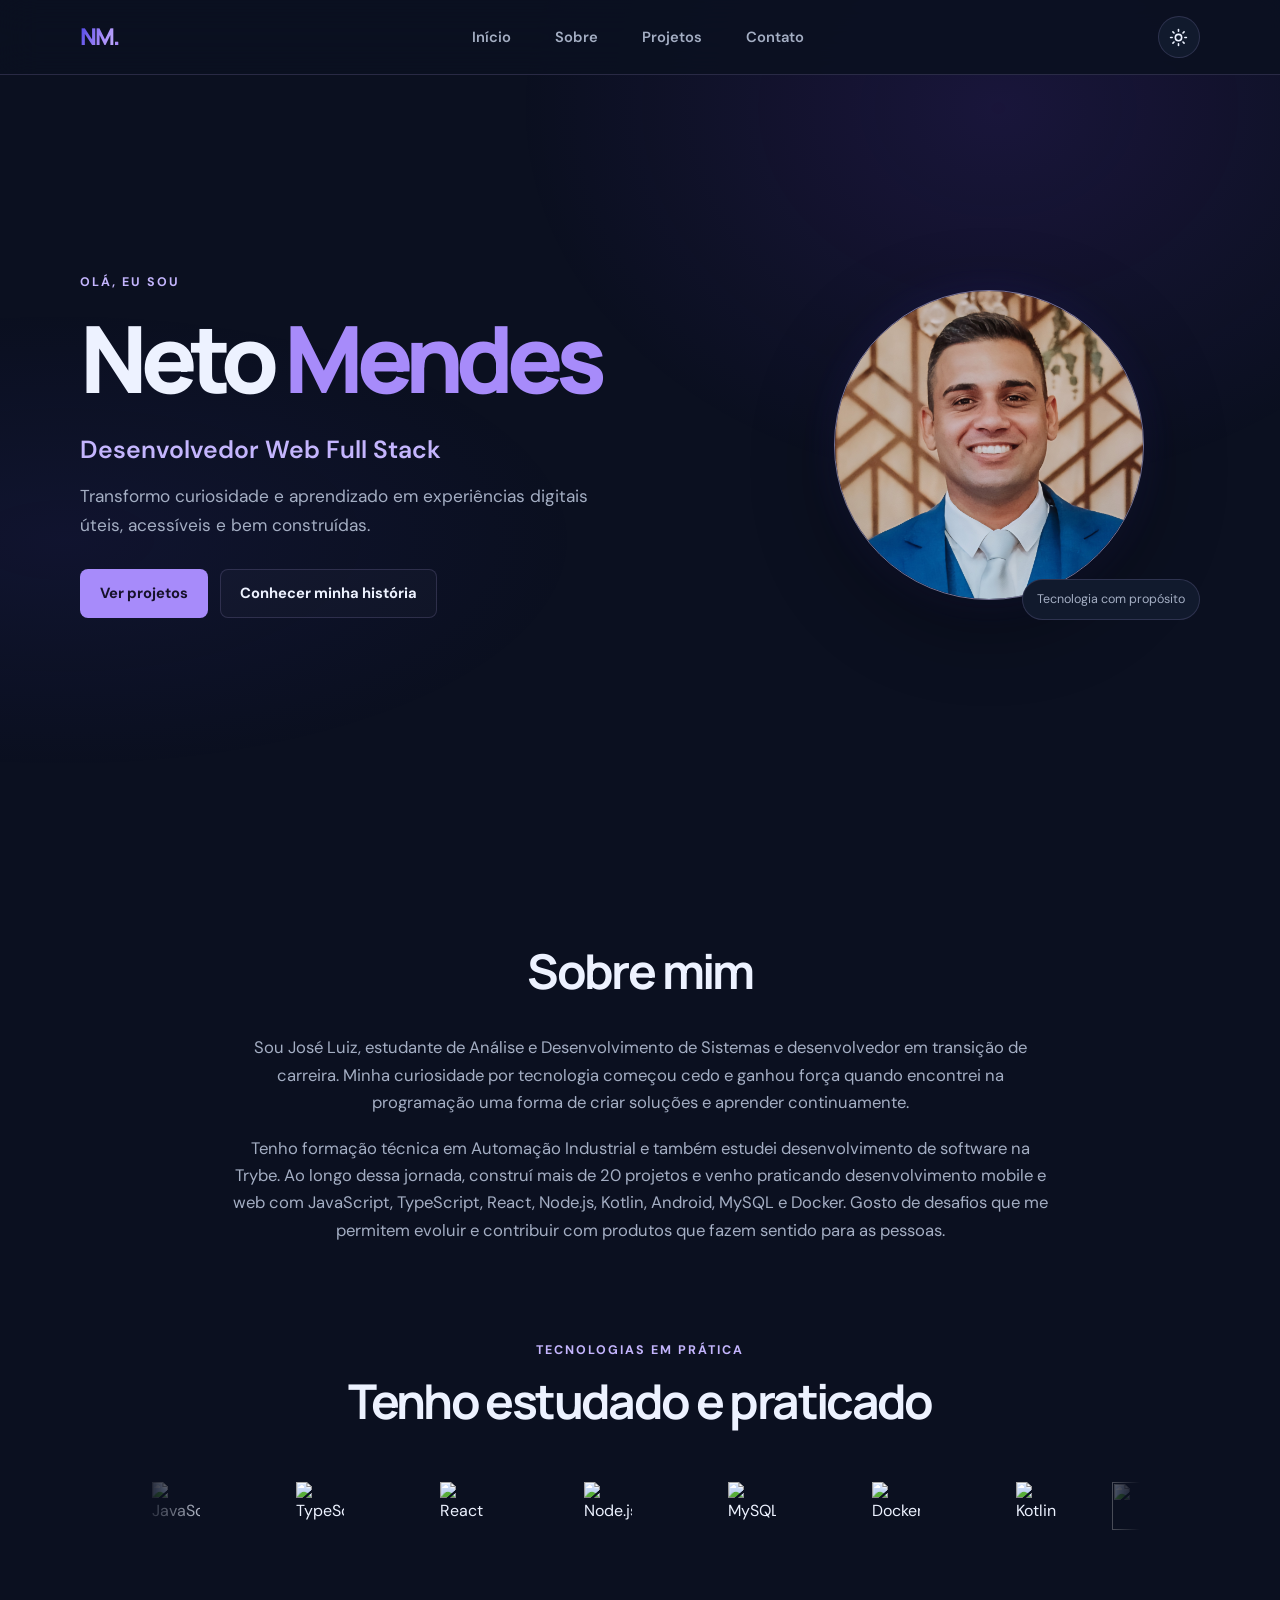
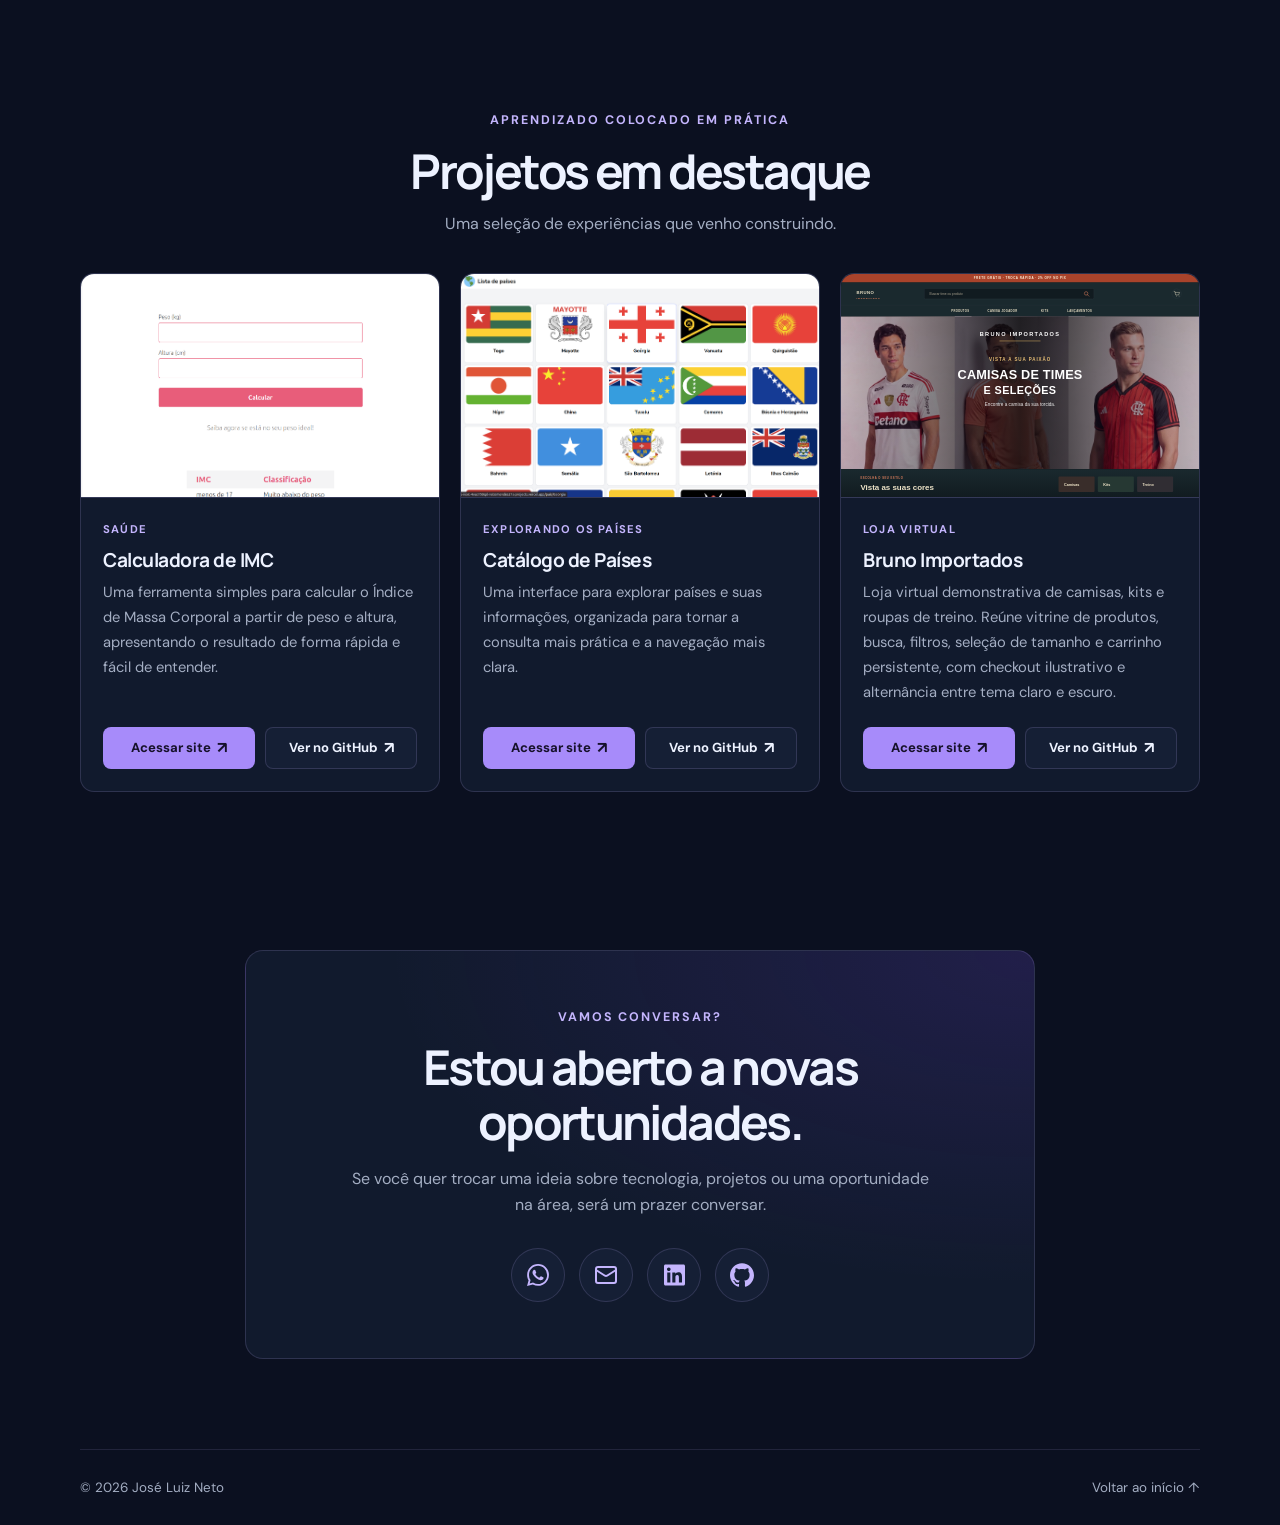
==== commit 26848fed: "refatorando..." ====
--- a/index.html
+++ b/index.html
@@ -159,7 +159,6 @@
                 />
               </div>
             </div>
-
           </div>
         </div>
       </section>
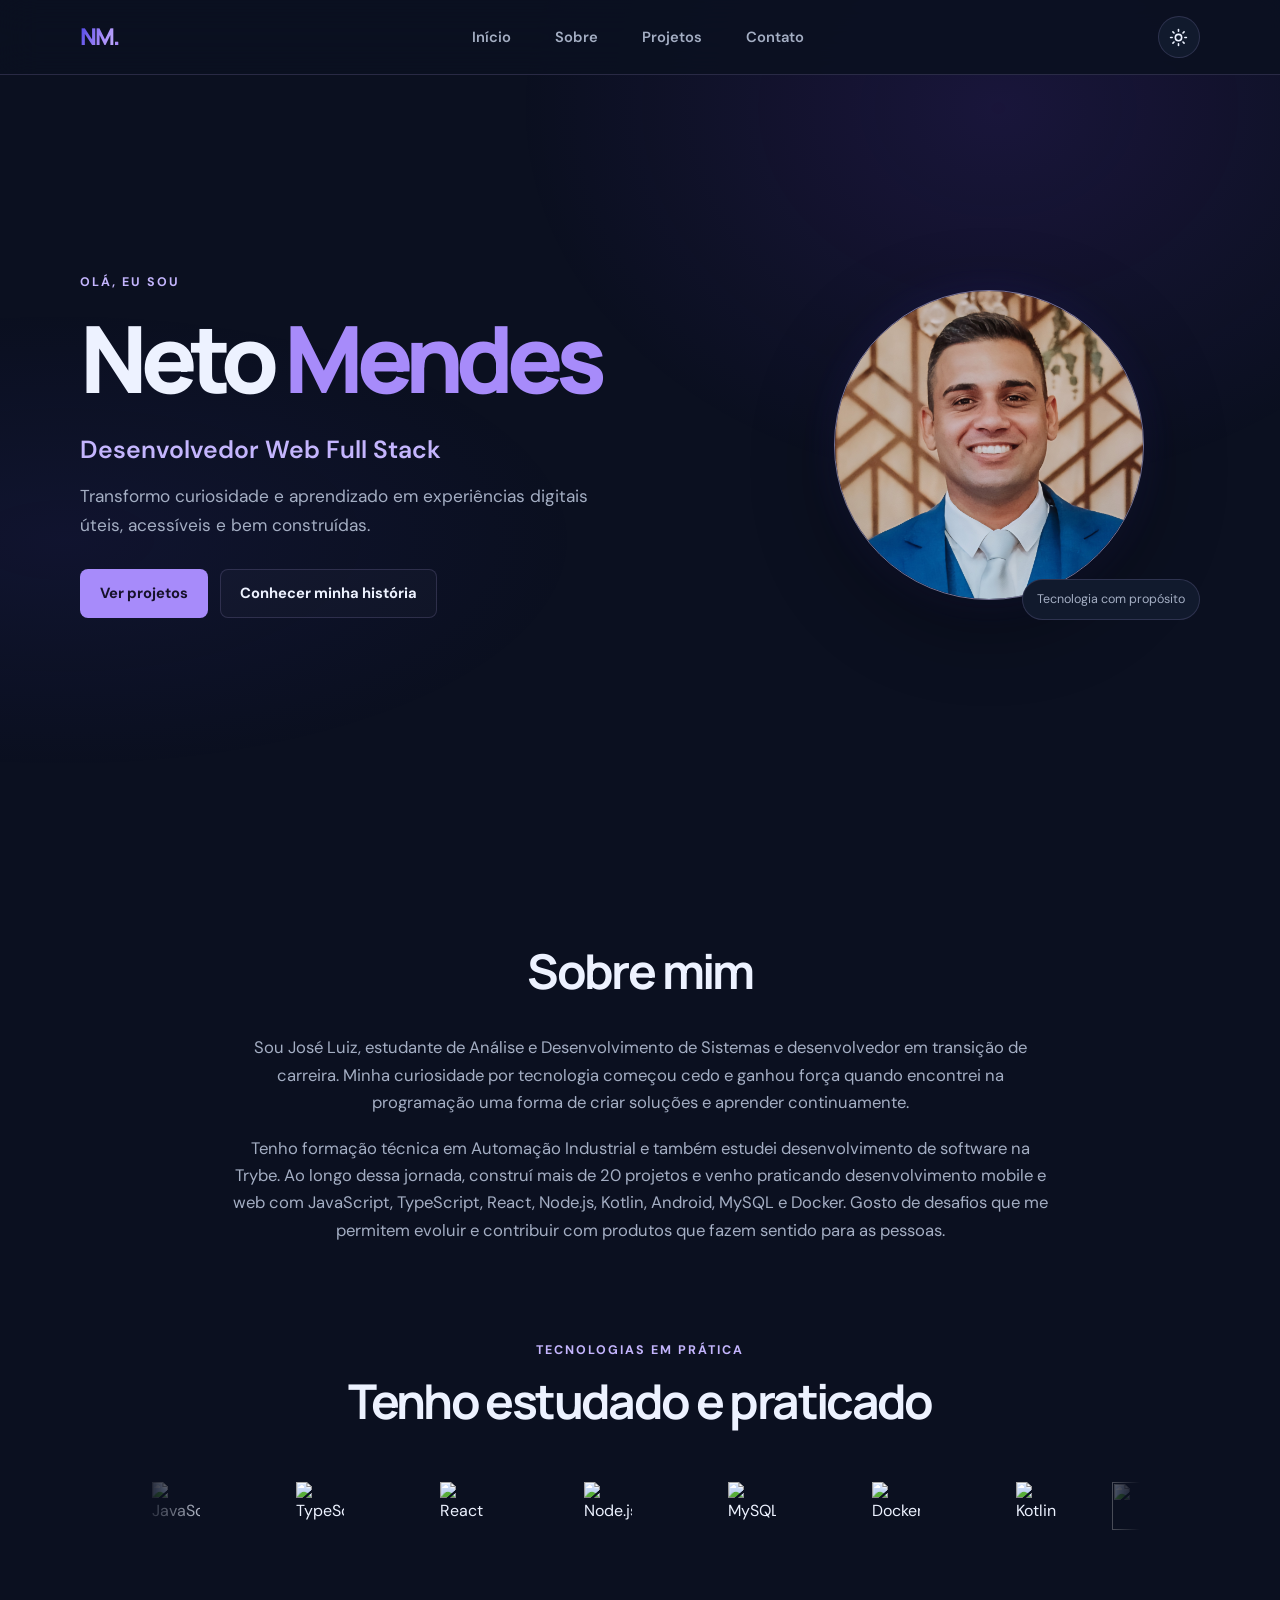
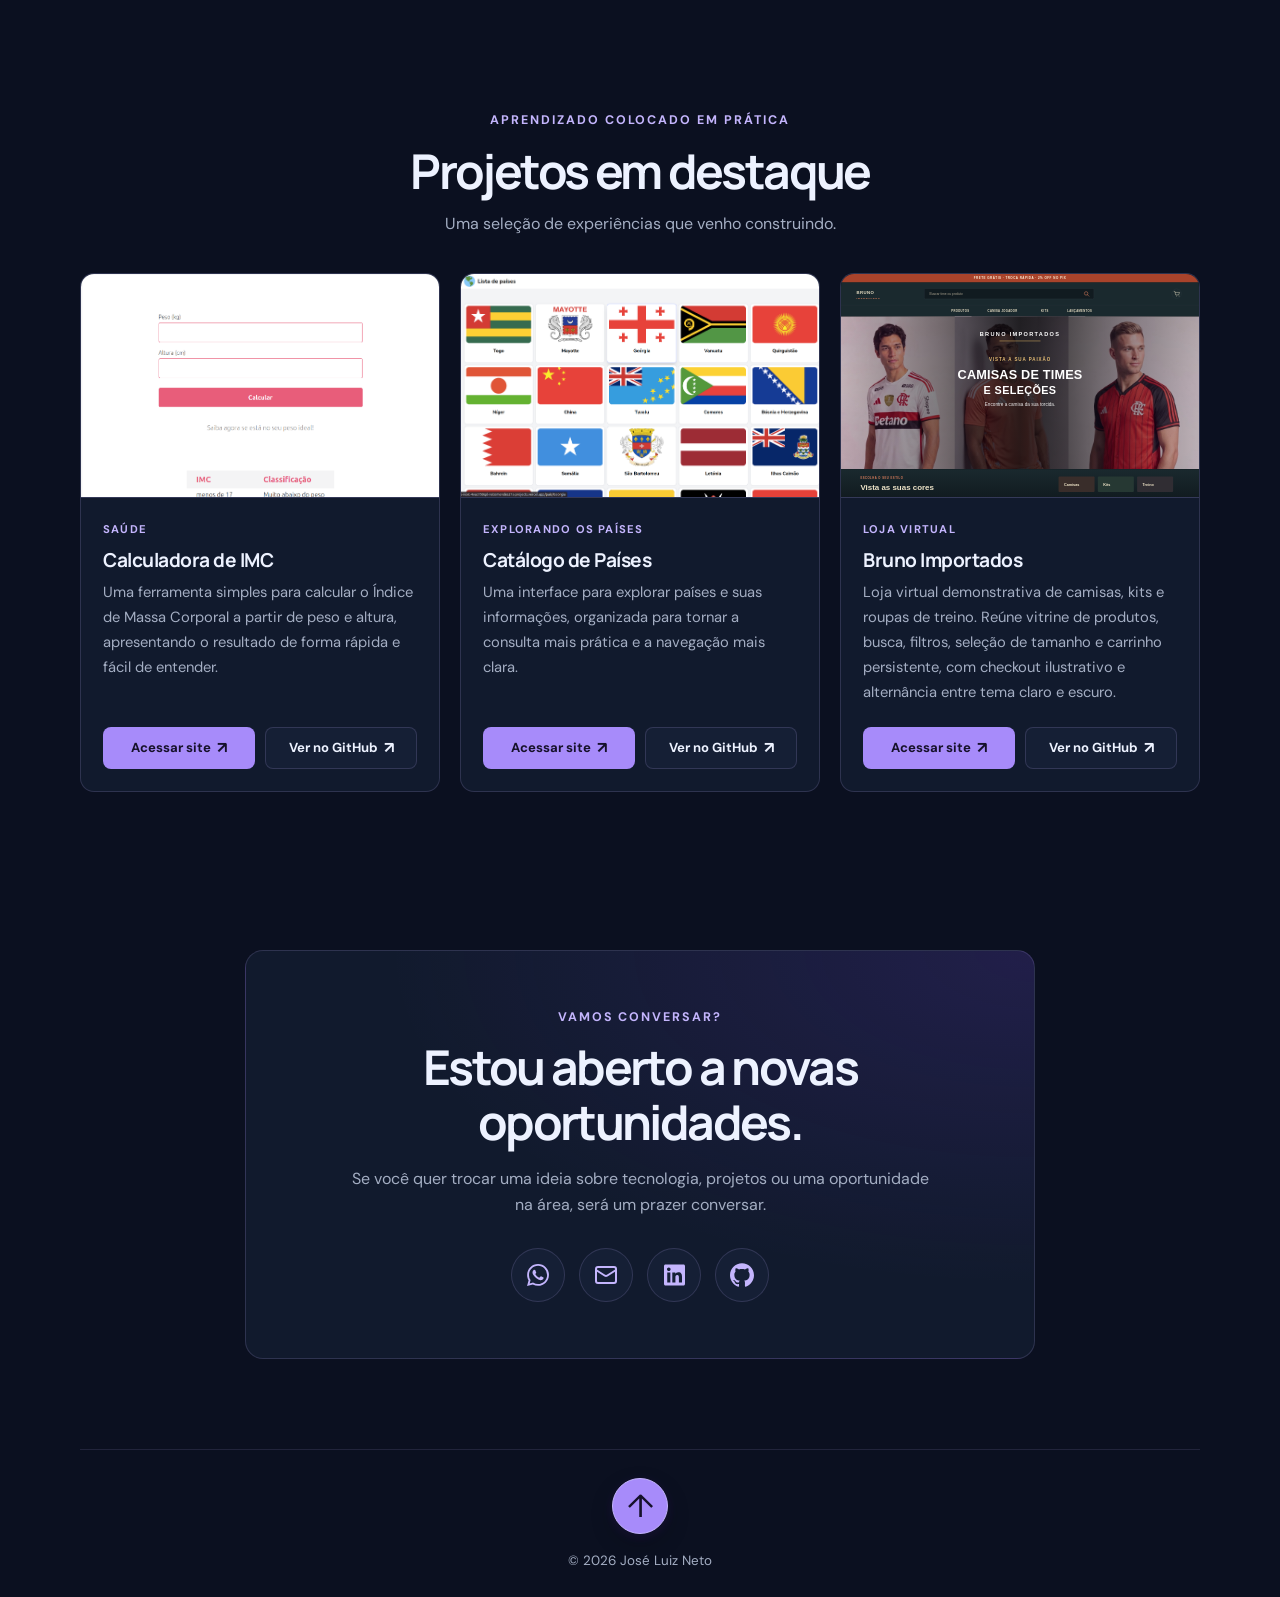
==== commit 651ce9c1: "Destaca botão de voltar ao início no rodapé" ====
--- a/index.html
+++ b/index.html
@@ -373,7 +373,9 @@
 
     <footer class="site-footer">
       <p>© <span id="current-year"></span> José Luiz Neto</p>
-      <a href="#inicio">Voltar ao início ↑</a>
+      <a class="back-to-top" href="#inicio" aria-label="Voltar ao início" title="Voltar ao início">
+        <span aria-hidden="true">↑</span>
+      </a>
     </footer>
   </body>
 </html>
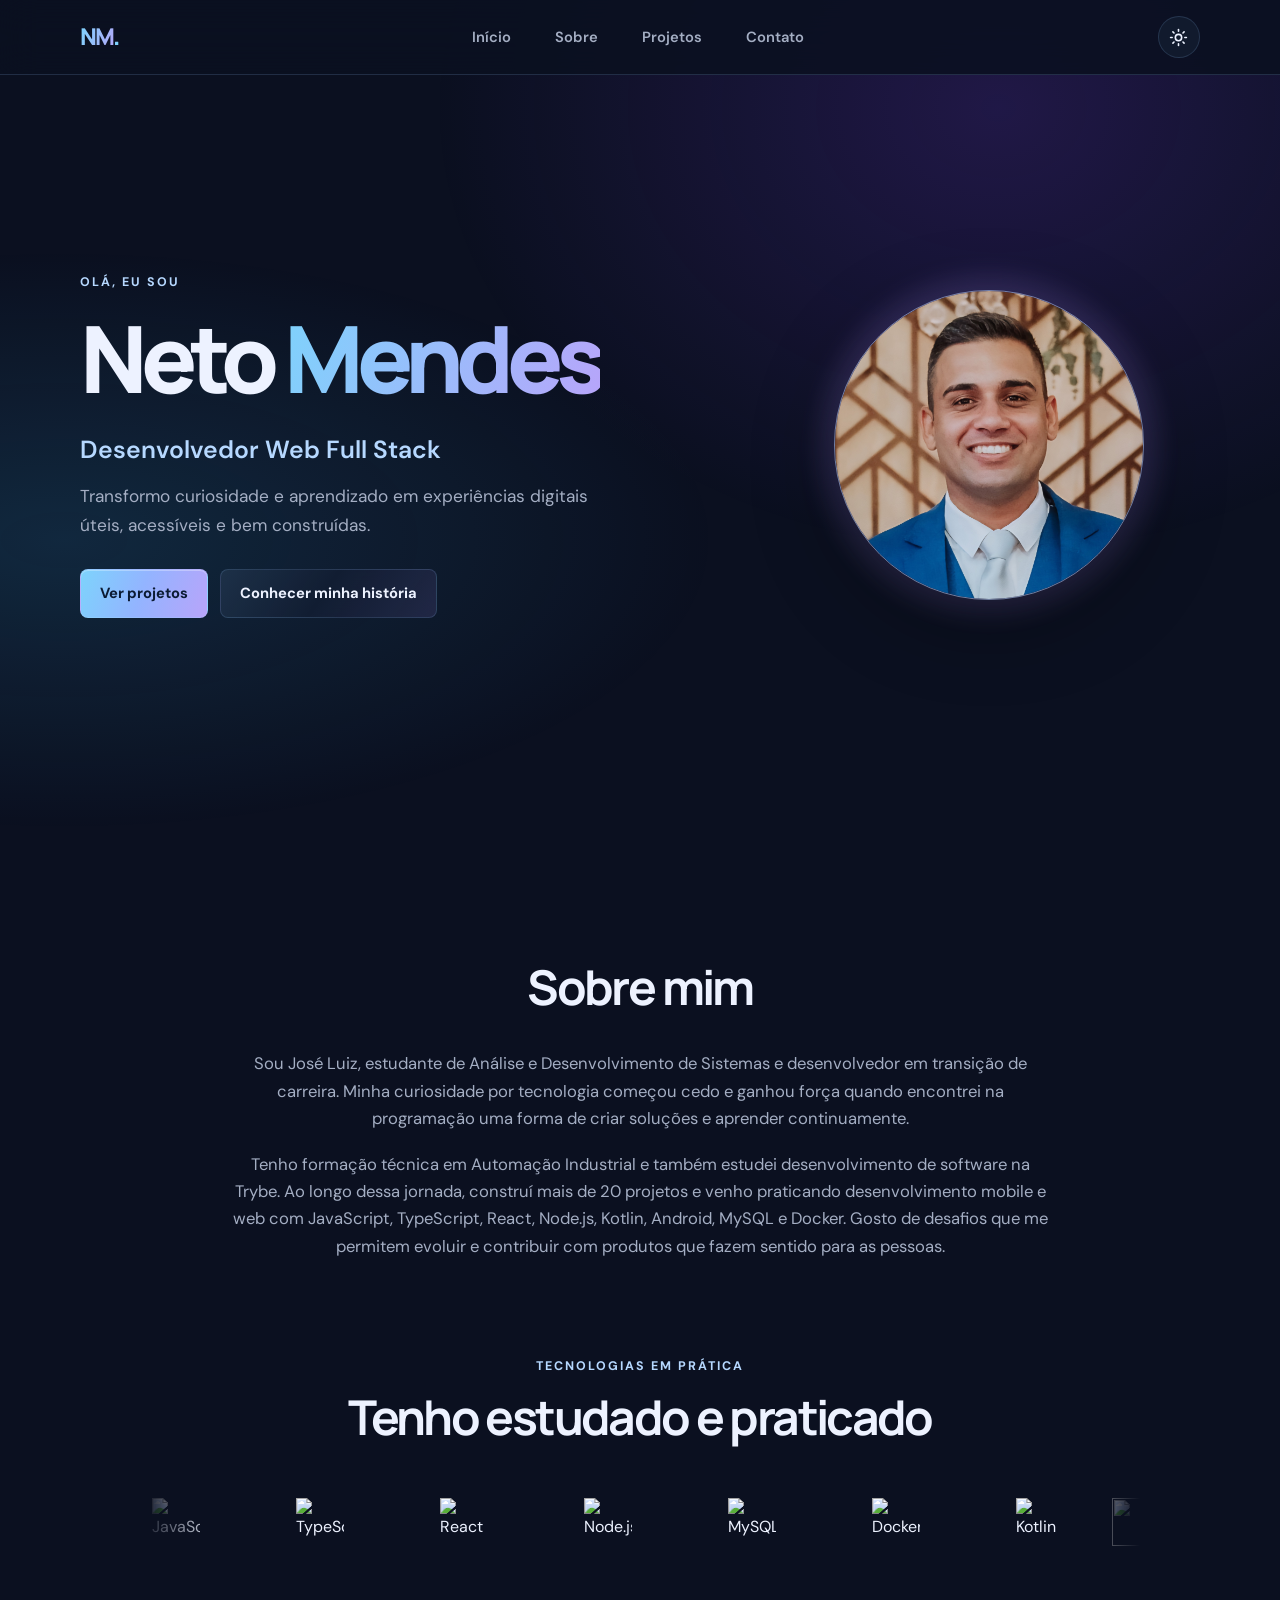
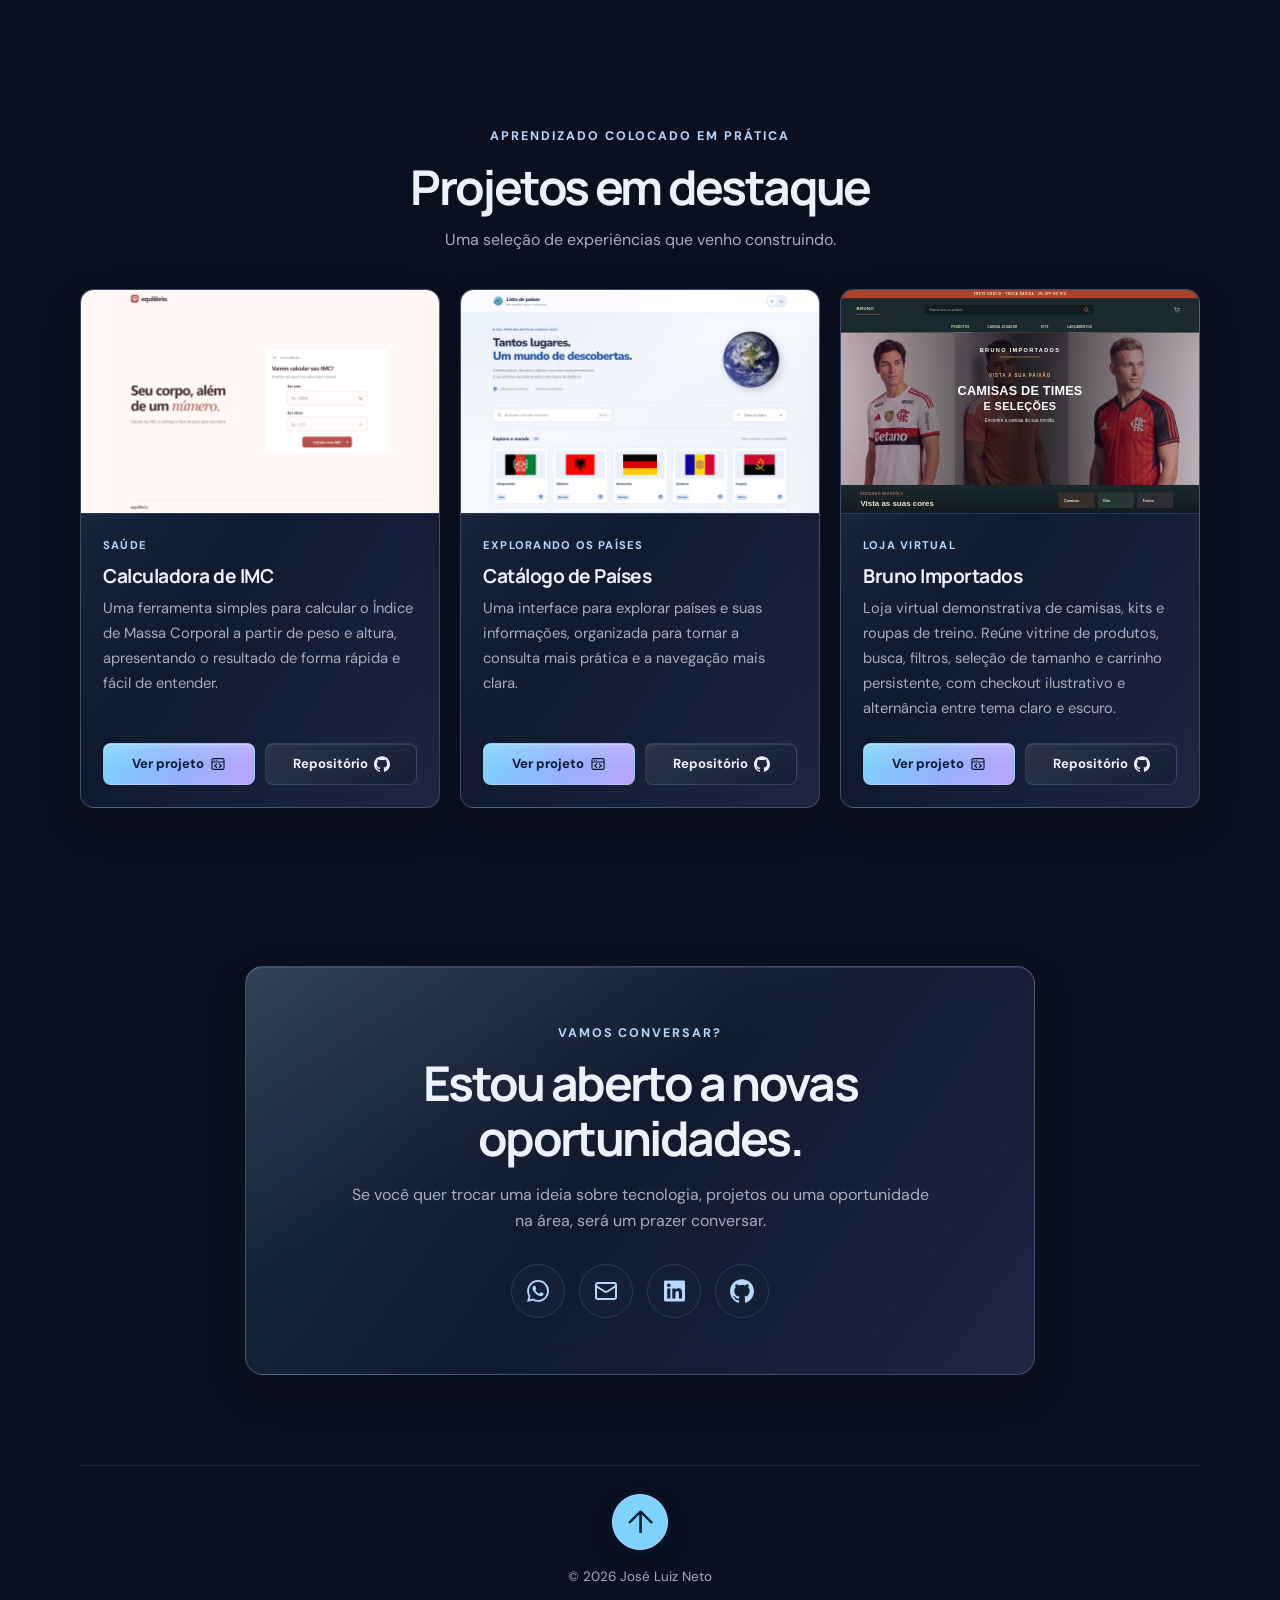
==== commit 04730bed: "atualizando portfolio" ====
--- a/index.html
+++ b/index.html
@@ -69,7 +69,14 @@
             alt="José Luiz Neto"
             class="foto-perfil"
           />
-          <span class="portrait-caption">Tecnologia com propósito</span>
+          <span class="foto-perfil foto-perfil-anime" aria-hidden="true">
+            <img
+              src="./assets/images/neto-anime.webp"
+              alt=""
+              width="700"
+              height="875"
+            />
+          </span>
         </div>
       </section>
 
@@ -202,8 +209,23 @@
                   target="_blank"
                   rel="noopener noreferrer"
                 >
-                  Acessar site
-                  <span class="project-link-arrow" aria-hidden="true">↗</span>
+                  Ver projeto
+                  <svg
+                    class="project-link-icon"
+                    viewBox="0 0 24 24"
+                    fill="none"
+                    stroke="currentColor"
+                    stroke-width="1.8"
+                    stroke-linecap="round"
+                    stroke-linejoin="round"
+                    aria-hidden="true"
+                    focusable="false"
+                  >
+                    <rect x="3" y="4" width="18" height="16" rx="2" />
+                    <path
+                      d="M3 9h18M7 6.5h.01M10 6.5h.01M10 12l-3 2.5 3 2.5M14 12l3 2.5-3 2.5"
+                    />
+                  </svg>
                 </a>
                 <a
                   class="project-link project-link-secondary"
@@ -211,8 +233,11 @@
                   target="_blank"
                   rel="noopener noreferrer"
                 >
-                  Ver no GitHub
-                  <span class="project-link-arrow" aria-hidden="true">↗</span>
+                  Repositório
+                  <span
+                    class="project-link-icon project-link-icon-github"
+                    aria-hidden="true"
+                  ></span>
                 </a>
               </div>
             </div>
@@ -243,8 +268,23 @@
                   target="_blank"
                   rel="noopener noreferrer"
                 >
-                  Acessar site
-                  <span class="project-link-arrow" aria-hidden="true">↗</span>
+                  Ver projeto
+                  <svg
+                    class="project-link-icon"
+                    viewBox="0 0 24 24"
+                    fill="none"
+                    stroke="currentColor"
+                    stroke-width="1.8"
+                    stroke-linecap="round"
+                    stroke-linejoin="round"
+                    aria-hidden="true"
+                    focusable="false"
+                  >
+                    <rect x="3" y="4" width="18" height="16" rx="2" />
+                    <path
+                      d="M3 9h18M7 6.5h.01M10 6.5h.01M10 12l-3 2.5 3 2.5M14 12l3 2.5-3 2.5"
+                    />
+                  </svg>
                 </a>
                 <a
                   class="project-link project-link-secondary"
@@ -252,8 +292,11 @@
                   target="_blank"
                   rel="noopener noreferrer"
                 >
-                  Ver no GitHub
-                  <span class="project-link-arrow" aria-hidden="true">↗</span>
+                  Repositório
+                  <span
+                    class="project-link-icon project-link-icon-github"
+                    aria-hidden="true"
+                  ></span>
                 </a>
               </div>
             </div>
@@ -285,8 +328,23 @@
                   target="_blank"
                   rel="noopener noreferrer"
                 >
-                  Acessar site
-                  <span class="project-link-arrow" aria-hidden="true">↗</span>
+                  Ver projeto
+                  <svg
+                    class="project-link-icon"
+                    viewBox="0 0 24 24"
+                    fill="none"
+                    stroke="currentColor"
+                    stroke-width="1.8"
+                    stroke-linecap="round"
+                    stroke-linejoin="round"
+                    aria-hidden="true"
+                    focusable="false"
+                  >
+                    <rect x="3" y="4" width="18" height="16" rx="2" />
+                    <path
+                      d="M3 9h18M7 6.5h.01M10 6.5h.01M10 12l-3 2.5 3 2.5M14 12l3 2.5-3 2.5"
+                    />
+                  </svg>
                 </a>
                 <a
                   class="project-link project-link-secondary"
@@ -294,8 +352,11 @@
                   target="_blank"
                   rel="noopener noreferrer"
                 >
-                  Ver no GitHub
-                  <span class="project-link-arrow" aria-hidden="true">↗</span>
+                  Repositório
+                  <span
+                    class="project-link-icon project-link-icon-github"
+                    aria-hidden="true"
+                  ></span>
                 </a>
               </div>
             </div>
@@ -373,7 +434,12 @@
 
     <footer class="site-footer">
       <p>© <span id="current-year"></span> José Luiz Neto</p>
-      <a class="back-to-top" href="#inicio" aria-label="Voltar ao início" title="Voltar ao início">
+      <a
+        class="back-to-top"
+        href="#inicio"
+        aria-label="Voltar ao início"
+        title="Voltar ao início"
+      >
         <span aria-hidden="true">↑</span>
       </a>
     </footer>
